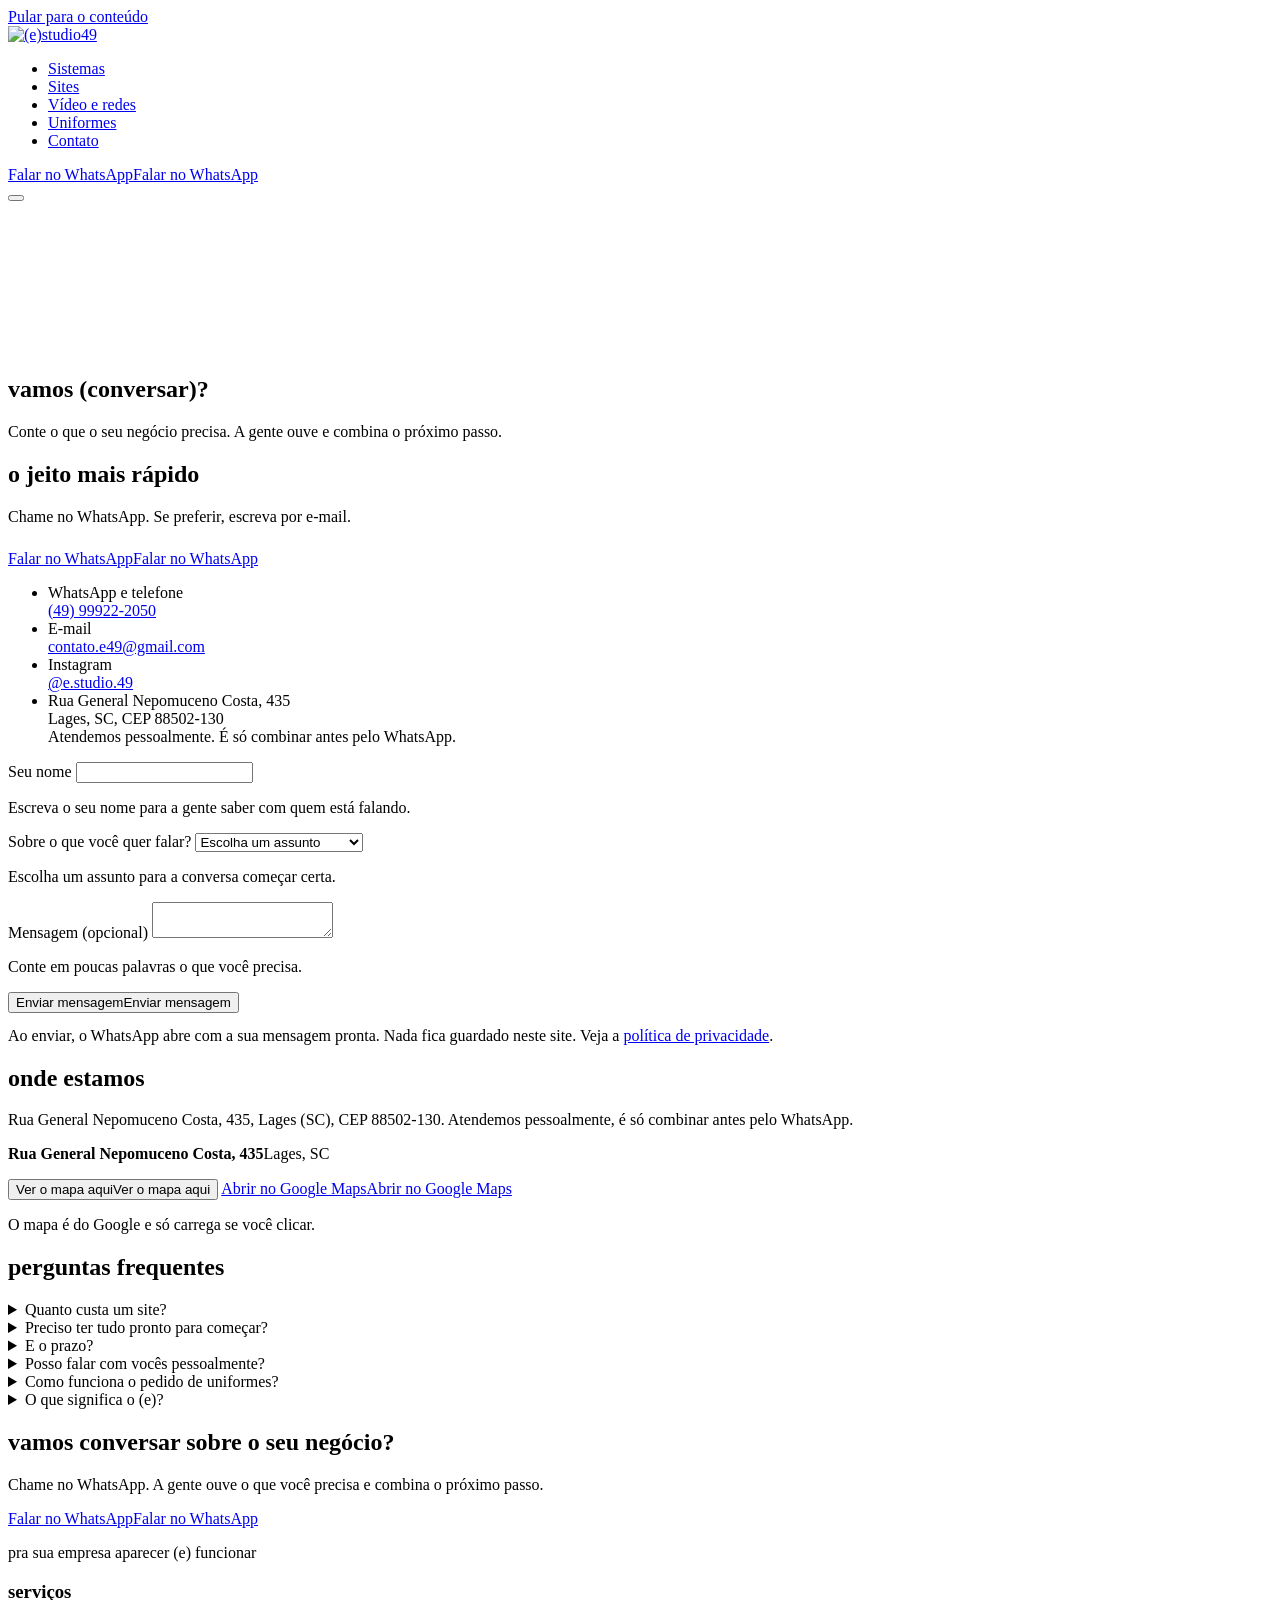
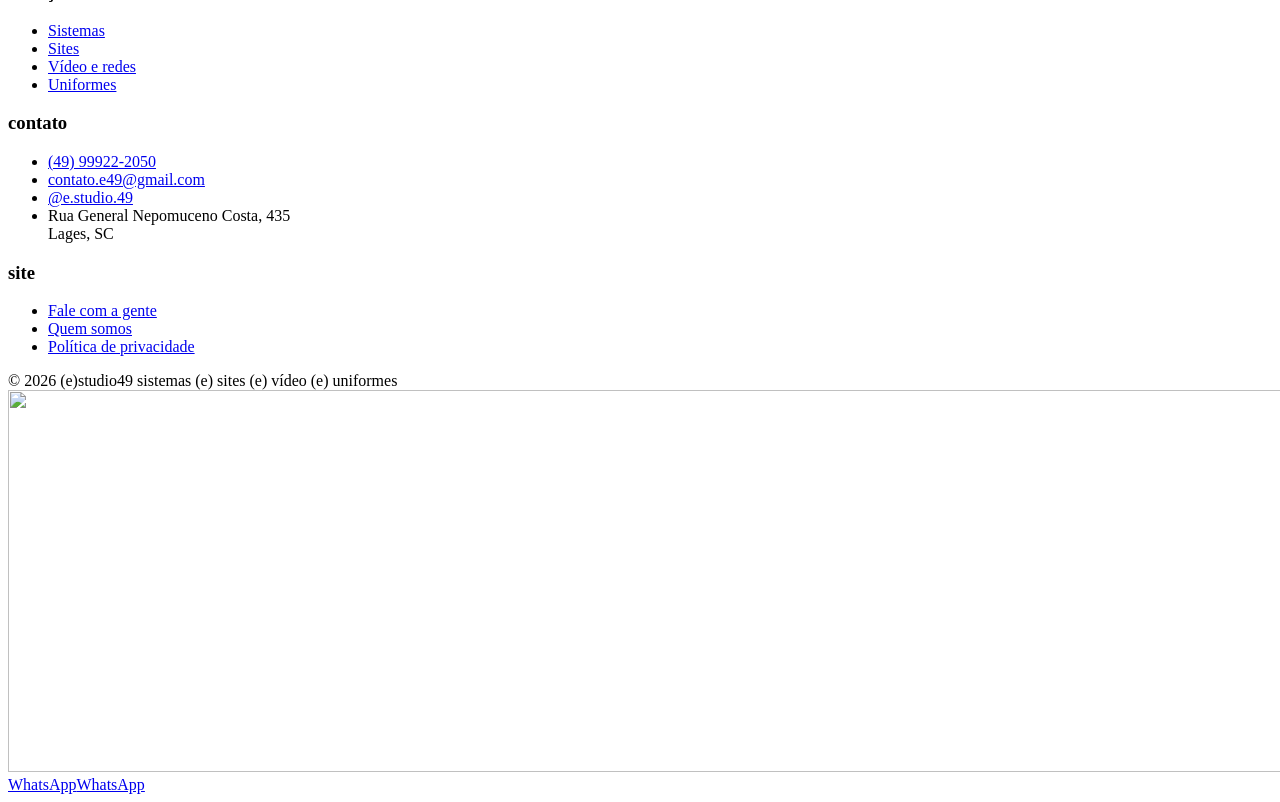
==== contato/index.html @ a1f2158d "Atualiza o site de teste (2026-11-06 18:25)" ====
<!doctype html>
<html lang="pt-BR">
<head>
<meta charset="utf-8">
<meta name="robots" content="noindex, nofollow">
<meta name="viewport" content="width=device-width, initial-scale=1">
<title>Fale com a (e)studio49 | WhatsApp, e-mail e Lages (SC)</title>
<meta name="description" content="Fale com a (e)studio49 pelo WhatsApp (49) 99922-2050 ou visite: Rua General Nepomuceno Costa, 435, Lages (SC). Atendimento combinado antes.">
<link rel="canonical" href="https://estudio49.com.br/contato/">
<meta name="theme-color" content="#1C2A3A">
<meta name="color-scheme" content="light">
<meta property="og:type" content="website">
<meta property="og:locale" content="pt_BR">
<meta property="og:site_name" content="(e)studio49">
<meta property="og:title" content="Fale com a (e)studio49 | WhatsApp, e-mail e Lages (SC)">
<meta property="og:description" content="Fale com a (e)studio49 pelo WhatsApp (49) 99922-2050 ou visite: Rua General Nepomuceno Costa, 435, Lages (SC). Atendimento combinado antes.">
<meta property="og:url" content="https://estudio49.com.br/contato/">
<meta property="og:image" content="https://estudio49.com.br/assets/og.png">
<meta property="og:image:width" content="1200">
<meta property="og:image:height" content="630">
<meta name="twitter:card" content="summary_large_image">
<link rel="icon" type="image/svg+xml" href="../assets/logo/e49-simbolo-etiqueta.svg">
<link rel="icon" type="image/png" href="../assets/e49-simbolo-etiqueta.png">
<link rel="apple-touch-icon" href="../assets/e49-simbolo-etiqueta.png">
<link rel="preload" href="../assets/fonts/unbounded-var.woff2" as="font" type="font/woff2" crossorigin>
<link rel="preload" href="../assets/fonts/figtree-var.woff2" as="font" type="font/woff2" crossorigin>
<link rel="stylesheet" href="../css/style.css">
<script>(function(){var d=document.documentElement;d.className+=' js';try{if(!matchMedia('(prefers-reduced-motion: reduce)').matches){if(sessionStorage.getItem('e49tr')){d.className+=' tr-cover'}else if(document.querySelector('meta[name=\"e49-home\"]')&&!sessionStorage.getItem('e49intro')){d.className+=' intro-cover'}}}catch(e){}})()</script>

</head>
<body>
<a class="skip" href="#main">Pular para o conteúdo</a>
<header class="header">
  <div class="hbar">
    <a class="logo" href="../" aria-label="(e)studio49, página inicial"><img src="../assets/logo/e49-horizontal-negativo.svg" alt="(e)studio49" width="124" height="32"></a>
    <nav class="nav" id="menu" aria-label="Principal">
      <ul class="nav-list">
        <li><a href="../sistemas/">Sistemas</a></li>
        <li><a href="../sites/">Sites</a></li>
        <li><a href="../video-e-fotos/">Vídeo e redes</a></li>
        <li><a href="../uniformes/">Uniformes</a></li>
        <li><a href="../contato/" aria-current="page">Contato</a></li>
      </ul>
      <a class="btn btn-main nav-cta" href="https://wa.me/5549999222050?text=Oi!%20Vim%20pelo%20site%20da%20(e)studio49%20e%20quero%20conversar%20sobre%20o%20meu%20neg%C3%B3cio." target="_blank" rel="noopener"><span class="ic ic-whatsapp" aria-hidden="true"></span>Falar no WhatsApp</a>
    </nav>
    <button class="menu-btn" type="button" aria-controls="menu" aria-expanded="false" aria-label="Abrir menu"><span class="ham" aria-hidden="true"><i></i><i></i></span></button>
  </div>
</header>
<div class="trail" aria-hidden="true"><svg xmlns="http://www.w3.org/2000/svg"><path class="t-line" d="M0 0"/></svg></div>
<main id="main">
<section class="page-hero">
  <div class="slash" aria-hidden="true"></div>
  <div class="wrap">
    <h1>vamos <span class="par">(</span>conversar<span class="par">)</span>?</h1>
    <p class="lead">Conte o que o seu negócio precisa. A gente ouve e combina o próximo passo.</p>
  </div>
</section>

<section class="sec-tight">
  <div class="wrap contact">
    <div class="rv">
      <h2 class="h-1">o jeito mais rápido</h2>
      <p class="lead" style="margin-top:16px">Chame no WhatsApp. Se preferir, escreva por e-mail.</p>
      <p style="margin-top:24px"><a class="btn btn-main" href="https://wa.me/5549999222050?text=Oi!%20Vim%20pelo%20site%20da%20(e)studio49%20e%20quero%20conversar%20sobre%20o%20meu%20neg%C3%B3cio." target="_blank" rel="noopener"><span class="ic ic-whatsapp" aria-hidden="true"></span>Falar no WhatsApp</a></p>
      <ul class="ct-list">
        <li><span class="ic ic-phone" aria-hidden="true"></span><span>WhatsApp e telefone<br><a href="https://wa.me/5549999222050?text=Oi!%20Vim%20pelo%20site%20da%20(e)studio49%20e%20quero%20conversar%20sobre%20o%20meu%20neg%C3%B3cio." target="_blank" rel="noopener">(49) 99922-2050</a></span></li>
        <li><span class="ic ic-mail" aria-hidden="true"></span><span>E-mail<br><a href="mailto:contato.e49@gmail.com">contato.e49@gmail.com</a></span></li>
        <li><span class="ic ic-instagram" aria-hidden="true"></span><span>Instagram<br><a href="https://www.instagram.com/e.studio.49/" target="_blank" rel="noopener">@e.studio.49</a></span></li>
        <li><span class="ic ic-pin" aria-hidden="true"></span><span><span class="nw">Rua General Nepomuceno Costa, 435</span><br>Lages, SC, CEP 88502-130<br>Atendemos pessoalmente. É só combinar antes pelo WhatsApp.</span></li>
      </ul>
    </div>
    <form class="form rv" id="contact-form" novalidate>
      <div class="fld">
        <label for="nome">Seu nome</label>
        <input id="nome" name="nome" type="text" autocomplete="name" required>
        <p class="err" role="alert">Escreva o seu nome para a gente saber com quem está falando.</p>
      </div>
      <div class="fld">
        <label for="assunto">Sobre o que você quer falar?</label>
        <select id="assunto" name="assunto" required>
          <option value="">Escolha um assunto</option>
          <option>Sistemas</option>
          <option>Sites</option>
          <option>Vídeo, fotos e Instagram</option>
          <option>Uniformes</option>
          <option>Outro assunto</option>
        </select>
        <p class="err" role="alert">Escolha um assunto para a conversa começar certa.</p>
      </div>
      <div class="fld">
        <label for="mensagem">Mensagem (opcional)</label>
        <textarea id="mensagem" name="mensagem"></textarea>
        <p class="hint">Conte em poucas palavras o que você precisa.</p>
      </div>
      <div>
        <button class="btn btn-main" type="submit"><span class="ic ic-whatsapp" aria-hidden="true"></span>Enviar mensagem</button>
        <p class="hint" style="margin-top:14px">Ao enviar, o WhatsApp abre com a sua mensagem pronta. Nada fica guardado neste site. Veja a <a href="../privacidade/">política de privacidade</a>.</p>
      </div>
    </form>
  </div>
</section>

<section class="sec-tight" id="mapa">
  <div class="wrap">
    <div class="sec-head rv">
      <h2 class="h-1">onde estamos</h2>
      <p class="lead">Rua General Nepomuceno Costa, 435, Lages (SC), CEP 88502-130. Atendemos pessoalmente, é só combinar antes pelo WhatsApp.</p>
    </div>
    <div class="map rv" id="map" data-src="https://www.google.com/maps?q=Rua+General+Nepomuceno+Costa,+435,+Lages+-+SC&amp;output=embed">
      <div class="map-ph">
        <span class="ic ic-pin map-pin" aria-hidden="true"></span>
        <p class="map-ad"><b>Rua General Nepomuceno Costa, 435</b>Lages, SC</p>
        <div class="map-btns">
          <button class="btn btn-main" type="button" data-map-load>Ver o mapa aqui</button>
          <a class="btn btn-ghost" href="https://www.google.com/maps/search/?api=1&amp;query=Rua+General+Nepomuceno+Costa+435+Lages+SC" target="_blank" rel="noopener">Abrir no Google Maps</a>
        </div>
        <p class="hint">O mapa é do Google e só carrega se você clicar.</p>
      </div>
    </div>
  </div>
</section>
<section class="sec">
  <div class="wrap">
    <div class="faq rv">
      <h2 class="h-1">perguntas frequentes</h2>
      <details>
        <summary>Quanto custa um site?<span class="ic ic-plus" aria-hidden="true"></span></summary>
        <div class="ans"><p>A partir de R$ 800. Cada caso é um caso: a gente entende o que você precisa e passa o valor fechado. O pagamento é em duas etapas, 50% na aprovação do briefing e 50% na entrega.</p></div>
      </details>
      <details>
        <summary>Preciso ter tudo pronto para começar?<span class="ic ic-plus" aria-hidden="true"></span></summary>
        <div class="ans"><p>Não. Você chama no WhatsApp, conta o que a empresa faz e a gente organiza junto o que falta para o projeto andar.</p></div>
      </details>
      <details>
        <summary>E o prazo?<span class="ic ic-plus" aria-hidden="true"></span></summary>
        <div class="ans"><p>O prazo é combinado com você antes de começar, de acordo com o que será feito.</p></div>
      </details>
      <details>
        <summary>Posso falar com vocês pessoalmente?<span class="ic ic-plus" aria-hidden="true"></span></summary>
        <div class="ans"><p>Pode. Atendemos pelo WhatsApp e também em Lages (SC). É só combinar antes pelo WhatsApp.</p></div>
      </details>
      <details>
        <summary>Como funciona o pedido de uniformes?<span class="ic ic-plus" aria-hidden="true"></span></summary>
        <div class="ans"><p>O pedido começa em 7 peças. Na <a href="../uniformes/">página de uniformes</a> você monta o pedido, vê o valor na hora e finaliza pelo WhatsApp. O pagamento é com sinal de 50% ou em até 3x sem juros.</p></div>
      </details>
      <details>
        <summary>O que significa o (e)?<span class="ic ic-plus" aria-hidden="true"></span></summary>
        <div class="ans"><p>É o que liga tudo: sites (e) sistemas (e) vídeo (e) redes (e) uniformes (e) o que o seu negócio precisar.</p></div>
      </details>
    </div>
  </div>
</section>
</main>
<footer class="footer band">
  <div class="wrap">
    <div class="foot-cta">
      <h2>vamos conversar sobre o seu negócio?</h2>
      <p>Chame no WhatsApp. A gente ouve o que você precisa e combina o próximo passo.</p>
      <a class="btn btn-main" href="https://wa.me/5549999222050?text=Oi!%20Vim%20pelo%20site%20da%20(e)studio49%20e%20quero%20conversar%20sobre%20o%20meu%20neg%C3%B3cio." target="_blank" rel="noopener"><span class="ic ic-whatsapp" aria-hidden="true"></span>Falar no WhatsApp</a>
    </div>
    <div class="foot-grid">
      <div>
        <p class="sig">pra sua empresa aparecer <span class="par">(e)</span> funcionar</p>
      </div>
      <div>
        <h3>serviços</h3>
        <ul>
          <li><a href="../sistemas/">Sistemas</a></li>
          <li><a href="../sites/">Sites</a></li>
          <li><a href="../video-e-fotos/">Vídeo e redes</a></li>
          <li><a href="../uniformes/">Uniformes</a></li>
        </ul>
      </div>
      <div>
        <h3>contato</h3>
        <ul class="foot-ct">
          <li><span class="ic ic-phone" aria-hidden="true"></span><a href="https://wa.me/5549999222050?text=Oi!%20Vim%20pelo%20site%20da%20(e)studio49%20e%20quero%20conversar%20sobre%20o%20meu%20neg%C3%B3cio." target="_blank" rel="noopener">(49) 99922-2050</a></li>
          <li><span class="ic ic-mail" aria-hidden="true"></span><a href="mailto:contato.e49@gmail.com">contato.e49@gmail.com</a></li>
          <li><span class="ic ic-instagram" aria-hidden="true"></span><a href="https://www.instagram.com/e.studio.49/" target="_blank" rel="noopener">@e.studio.49</a></li>
          <li><span class="ic ic-pin" aria-hidden="true"></span><span><span class="nw">Rua General Nepomuceno Costa, 435</span><br>Lages, SC</span></li>
        </ul>
      </div>
      <div>
        <h3>site</h3>
        <ul>
          <li><a href="../contato/">Fale com a gente</a></li>
          <li><a href="../quem-somos/">Quem somos</a></li>
          <li><a href="../privacidade/">Política de privacidade</a></li>
        </ul>
      </div>
    </div>
    <div class="foot-end">
      <span>&copy; 2026 (e)studio49</span>
      <span>sistemas (e) sites (e) vídeo (e) uniformes</span>
    </div>
  </div>
  <div class="foot-logo" aria-hidden="true"><div class="crop"><img src="../assets/logo/e49-horizontal-negativo.svg" alt="" width="1480" height="382"></div></div>
</footer>
<a class="btn btn-main fab" href="https://wa.me/5549999222050?text=Oi!%20Vim%20pelo%20site%20da%20(e)studio49%20e%20quero%20conversar%20sobre%20o%20meu%20neg%C3%B3cio." target="_blank" rel="noopener" aria-label="Falar no WhatsApp"><span class="ic ic-whatsapp" aria-hidden="true"></span>WhatsApp</a>
<script src="../js/edits.js"></script>
<script src="../js/fx.js" defer></script>
<script src="../js/main.js" defer></script>
</body>
</html>
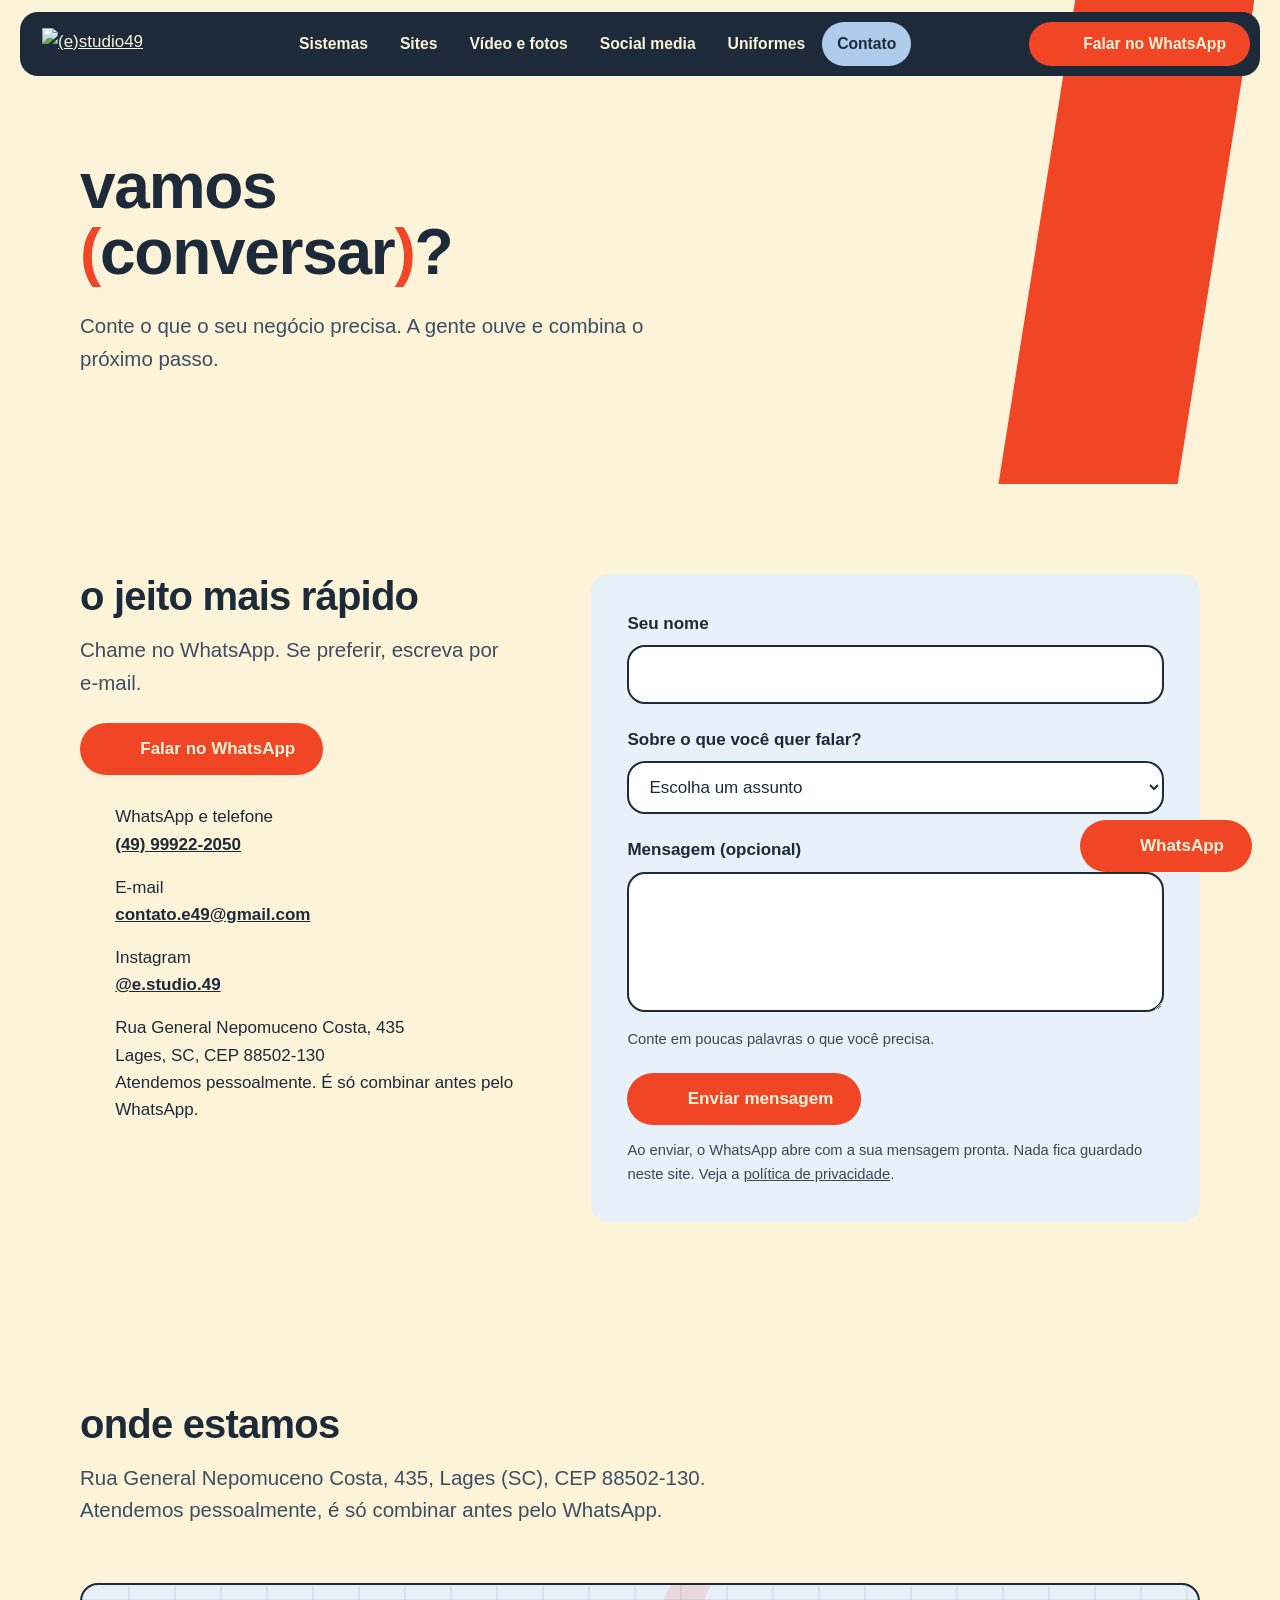
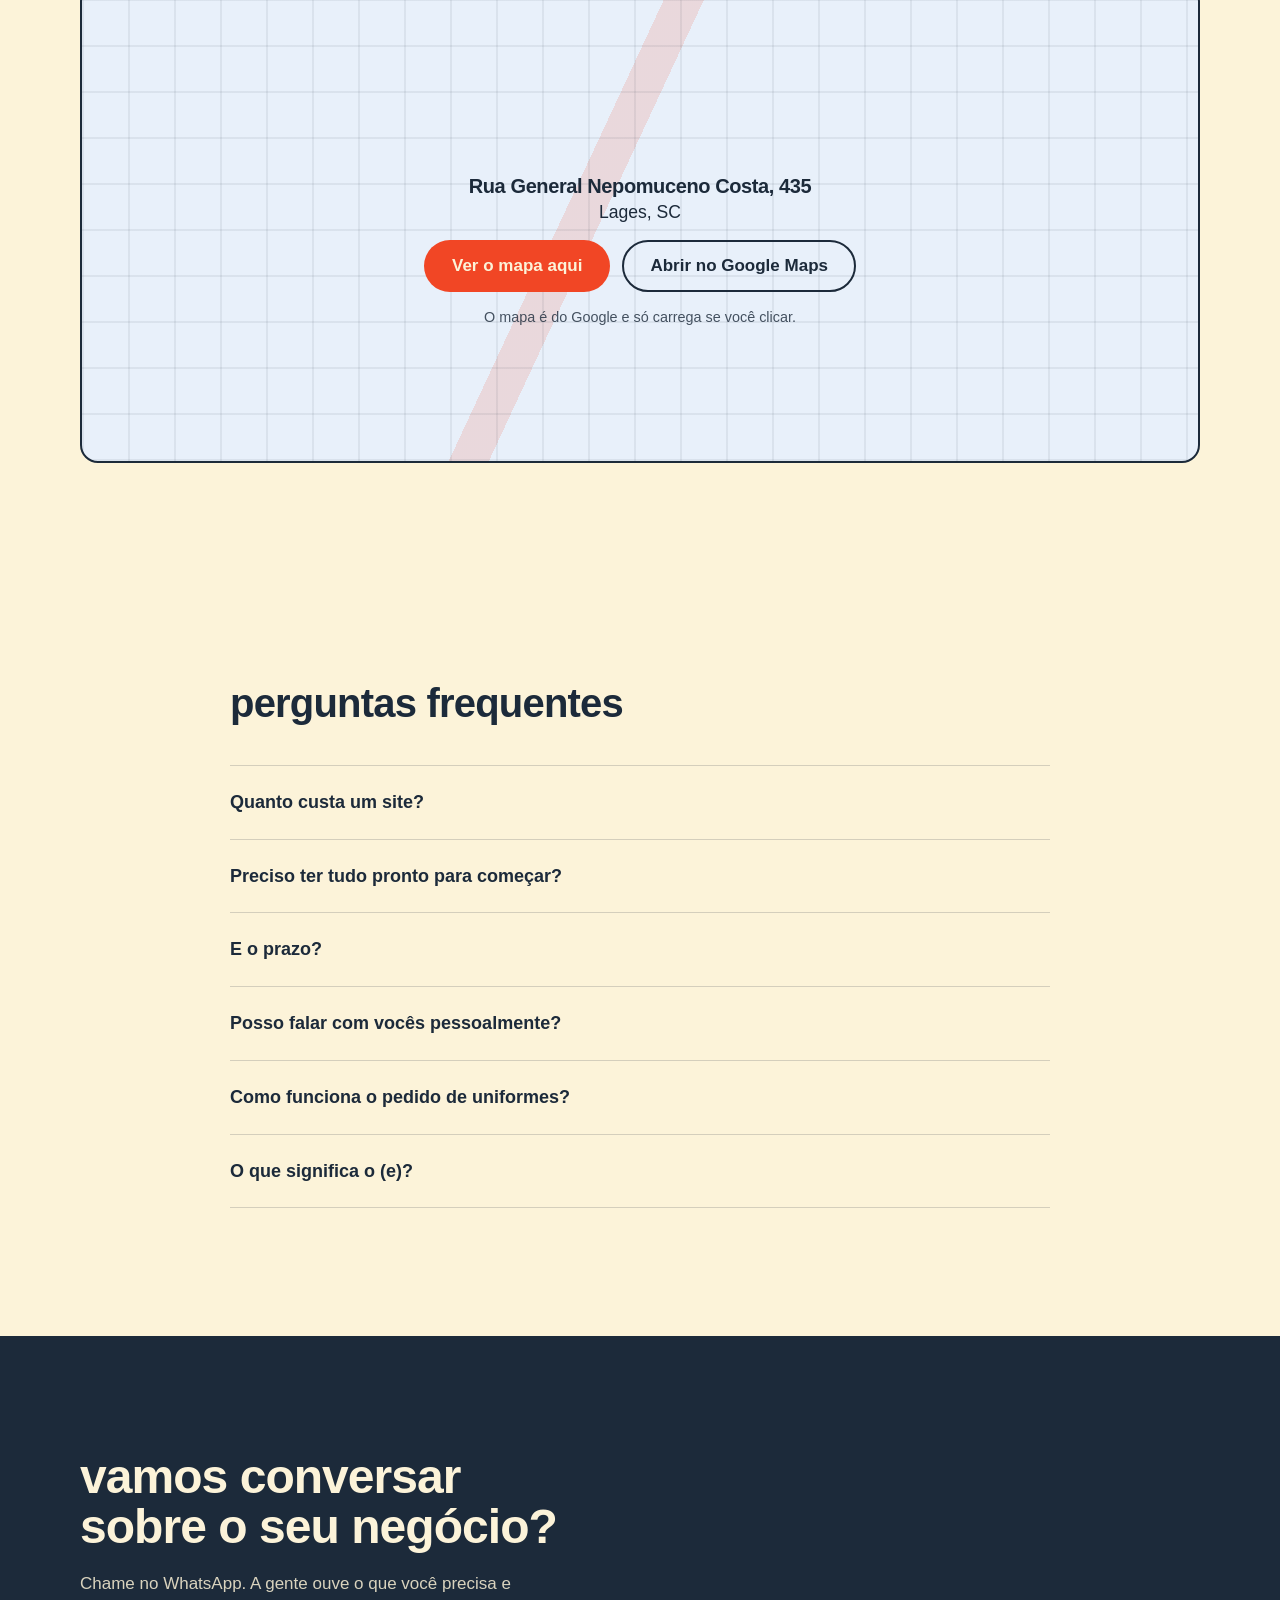
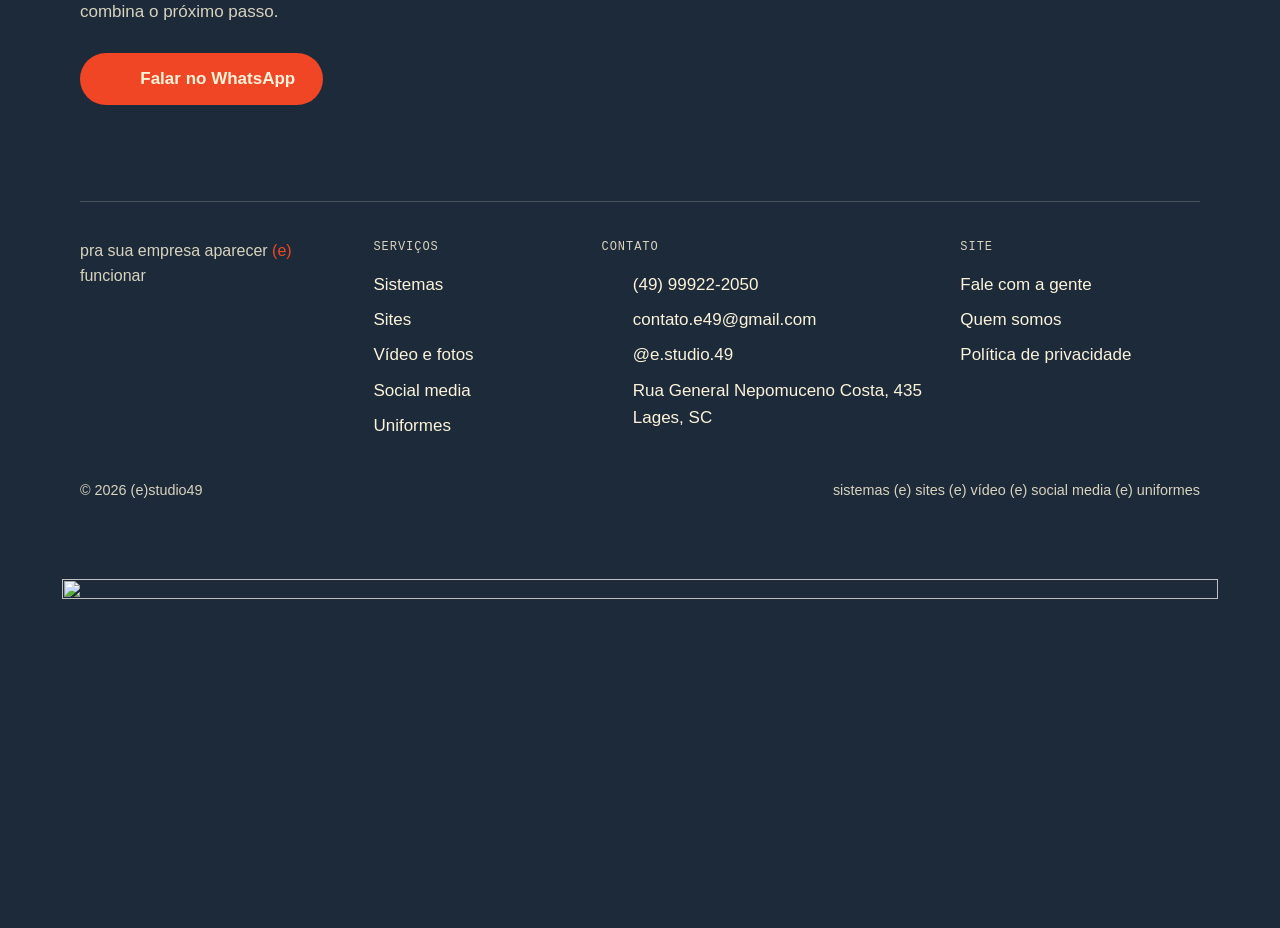
==== commit 5691520a: "Atualiza o site de teste (2026-11-09 18:49)" ====
--- a/contato/index.html
+++ b/contato/index.html
@@ -37,7 +37,8 @@
       <ul class="nav-list">
         <li><a href="../sistemas/">Sistemas</a></li>
         <li><a href="../sites/">Sites</a></li>
-        <li><a href="../video-e-fotos/">Vídeo e redes</a></li>
+        <li><a href="../video-e-fotos/">Vídeo e fotos</a></li>
+        <li><a href="../social-media/">Social media</a></li>
         <li><a href="../uniformes/">Uniformes</a></li>
         <li><a href="../contato/" aria-current="page">Contato</a></li>
       </ul>
@@ -81,7 +82,8 @@
           <option value="">Escolha um assunto</option>
           <option>Sistemas</option>
           <option>Sites</option>
-          <option>Vídeo, fotos e Instagram</option>
+          <option>Vídeo e fotos</option>
+          <option>Social media e anúncios</option>
           <option>Uniformes</option>
           <option>Outro assunto</option>
         </select>
@@ -167,7 +169,8 @@
         <ul>
           <li><a href="../sistemas/">Sistemas</a></li>
           <li><a href="../sites/">Sites</a></li>
-          <li><a href="../video-e-fotos/">Vídeo e redes</a></li>
+          <li><a href="../video-e-fotos/">Vídeo e fotos</a></li>
+          <li><a href="../social-media/">Social media</a></li>
           <li><a href="../uniformes/">Uniformes</a></li>
         </ul>
       </div>
@@ -191,7 +194,7 @@
     </div>
     <div class="foot-end">
       <span>&copy; 2026 (e)studio49</span>
-      <span>sistemas (e) sites (e) vídeo (e) uniformes</span>
+      <span>sistemas (e) sites (e) vídeo (e) social media (e) uniformes</span>
     </div>
   </div>
   <div class="foot-logo" aria-hidden="true"><div class="crop"><img src="../assets/logo/e49-horizontal-negativo.svg" alt="" width="1480" height="382"></div></div>
--- a/css/style.css
+++ b/css/style.css
@@ -0,0 +1,615 @@
+/* (e)studio49 - site institucional. Fonte da verdade: context/brandbook-e49.md.
+   Formas: botões e tags em pílula; cartões, campos e painéis com raio 18px. Uma regra só, em todo o site. */
+
+@font-face { font-family: "Unbounded"; font-style: normal; font-weight: 600 800; font-display: swap; src: url("../assets/fonts/unbounded-var.woff2") format("woff2"); }
+@font-face { font-family: "Figtree"; font-style: normal; font-weight: 400 700; font-display: swap; src: url("../assets/fonts/figtree-var.woff2") format("woff2"); }
+@font-face { font-family: "DM Mono"; font-style: normal; font-weight: 400; font-display: swap; src: url("../assets/fonts/dmmono-400.woff2") format("woff2"); }
+@font-face { font-family: "DM Mono"; font-style: normal; font-weight: 500; font-display: swap; src: url("../assets/fonts/dmmono-500.woff2") format("woff2"); }
+
+:root {
+  --e49-nata: #FCF3D9;
+  --e49-brasa: #F14625;
+  --e49-brasa-escura: #C93A1B;
+  --e49-serra: #1C2A3A;
+  --e49-serra-profunda: #151E2A;
+  --e49-geada: #AFCCED;
+  --e49-geada-clara: #E8F0FA;
+  --e49-titulo: "Unbounded", "Arial Black", sans-serif;
+  --e49-texto: "Figtree", "Segoe UI", sans-serif;
+  --e49-apoio: "DM Mono", ui-monospace, monospace;
+  --e49-raio: 18px;
+  --e49-raio-pill: 999px;
+
+  --bg: var(--e49-nata);
+  --fg: var(--e49-serra);
+  --muted: #3E4E60;
+  --line: rgba(28, 42, 58, .18);
+  --surface: var(--e49-geada-clara);
+  --link: var(--e49-brasa-escura);
+  --on-band-muted: #D9D3BE;
+
+  --header-h: 76px;
+  --maxw: 1200px;
+  --gutter: clamp(16px, 4vw, 40px);
+  --ease: cubic-bezier(.16, 1, .3, 1);
+  --spring: cubic-bezier(.34, 1.56, .64, 1);
+}
+
+*, *::before, *::after { box-sizing: border-box; }
+html { -webkit-text-size-adjust: 100%; scroll-behavior: smooth; scroll-padding-top: calc(var(--header-h) + 16px); color-scheme: light; }
+html.menu-open { overflow: hidden; }
+body { margin: 0; background: var(--bg); color: var(--fg); font-family: var(--e49-texto); font-size: 1.0625rem; line-height: 1.6; -webkit-font-smoothing: antialiased; text-rendering: optimizeLegibility; overflow-x: clip; }
+img, svg { display: block; max-width: 100%; }
+a { color: inherit; }
+p { margin: 0 0 1em; }
+h1, h2, h3 { margin: 0; font-family: var(--e49-titulo); text-transform: lowercase; letter-spacing: -.02em; }
+ul { margin: 0; padding: 0; list-style: none; }
+:focus-visible { outline: 3px solid var(--fg); outline-offset: 3px; border-radius: 6px; }
+.band :focus-visible, .header :focus-visible { outline-color: var(--e49-nata); }
+.skip { position: absolute; left: -999px; top: 8px; z-index: 80; background: var(--e49-nata); color: var(--e49-serra); padding: 10px 16px; border-radius: var(--e49-raio-pill); }
+.skip:focus { left: 8px; }
+.wrap { width: 100%; max-width: var(--maxw); margin-inline: auto; padding-inline: var(--gutter); }
+.sr { position: absolute; width: 1px; height: 1px; overflow: hidden; clip: rect(0 0 0 0); white-space: nowrap; }
+
+/* ícones (Phosphor) colorizados por currentColor */
+.ic { display: inline-block; width: 1.25em; height: 1.25em; background: currentColor; -webkit-mask: var(--i) center / contain no-repeat; mask: var(--i) center / contain no-repeat; flex: none; }
+.ic-whatsapp { --i: url("../assets/icons/whatsapp.svg"); }
+.ic-arrow { --i: url("../assets/icons/arrow.svg"); }
+.ic-check { --i: url("../assets/icons/check.svg"); }
+.ic-plus { --i: url("../assets/icons/plus.svg"); }
+.ic-minus { --i: url("../assets/icons/minus.svg"); }
+.ic-mail { --i: url("../assets/icons/mail.svg"); }
+.ic-pin { --i: url("../assets/icons/pin.svg"); }
+.ic-phone { --i: url("../assets/icons/phone.svg"); }
+.ic-play { --i: url("../assets/icons/play.svg"); }
+.ic-instagram { --i: url("../assets/icons/instagram.svg"); }
+
+/* botões: etiqueta em pílula, com o texto girando no hover */
+.btn { display: inline-flex; align-items: center; justify-content: center; gap: .6em; white-space: nowrap; min-height: 52px; padding: 0 26px; border-radius: var(--e49-raio-pill); border: 2px solid transparent; font-family: var(--e49-texto); font-weight: 700; font-size: 1.0625rem; text-decoration: none; cursor: pointer; transition: transform .3s var(--ease), background-color .25s, color .25s, border-color .25s; }
+.btn:active { transform: translateY(1px) scale(.97); }
+.btn .ic { width: 1.3em; height: 1.3em; }
+.btn .bt { position: relative; display: inline-block; overflow: hidden; height: 1.3em; line-height: 1.3; }
+.btn .bt > span { display: block; transition: transform .5s var(--ease); }
+.btn .bt > span + span { position: absolute; left: 0; top: 100%; }
+.btn:hover .bt > span { transform: translateY(-100%); }
+.btn-main { background: var(--e49-brasa); color: var(--e49-nata); }
+.btn-main:hover { background: var(--e49-brasa-escura); }
+.btn-ghost { border-color: currentColor; background: transparent; color: inherit; }
+.btn-ghost:hover { background: var(--fg); color: var(--bg); border-color: var(--fg); }
+.band .btn-ghost:hover { background: var(--e49-nata); color: var(--e49-serra); border-color: var(--e49-nata); }
+
+.tag { display: inline-block; font-family: var(--e49-apoio); font-weight: 500; font-size: .75rem; letter-spacing: .08em; text-transform: uppercase; padding: 6px 12px; border-radius: var(--e49-raio-pill); border: 1px solid currentColor; }
+.par { color: var(--e49-brasa); font-style: normal; }
+.hl { color: var(--e49-brasa); }
+.page-hero .hl { color: var(--e49-brasa-escura); }
+
+/* menu flutuante em Serra */
+.header { position: fixed; top: 12px; left: 12px; right: 12px; z-index: 60; transition: transform .55s var(--ease); }
+.header.is-hidden { transform: translateY(calc(-100% - 90px)); }
+html.menu-open .header { transform: none; }
+.hbar { position: relative; max-width: 1240px; margin-inline: auto; height: 64px; display: grid; grid-template-columns: auto 1fr auto; align-items: center; gap: 16px; padding: 0 10px 0 22px; background: var(--e49-serra); color: var(--e49-nata); border-radius: var(--e49-raio); }
+.logo { display: block; flex: none; position: relative; z-index: 3; }
+.logo img { height: 32px; width: auto; }
+.nav { display: contents; }
+.nav-list { display: flex; justify-content: center; gap: 2px; }
+.nav-list a { display: block; text-decoration: none; font-weight: 600; font-size: .98rem; padding: 9px 15px; border-radius: var(--e49-raio-pill); white-space: nowrap; transition: background-color .25s, color .25s; }
+.nav-list a:hover { background: rgba(252, 243, 217, .12); }
+.nav-list a[aria-current="page"] { background: var(--e49-geada); color: var(--e49-serra); }
+.nav-cta { min-height: 44px; padding: 0 22px; font-size: .98rem; }
+.menu-btn { display: none; position: relative; z-index: 3; width: 52px; height: 52px; border: 0; background: none; color: inherit; border-radius: var(--e49-raio-pill); cursor: pointer; align-items: center; justify-content: center; }
+.ham { display: grid; gap: 8px; width: 32px; }
+.ham i { display: block; height: 2px; background: currentColor; transition: transform .45s var(--ease); }
+html.menu-open .ham i:first-child { transform: translateY(5px) rotate(45deg); }
+html.menu-open .ham i:last-child { transform: translateY(-5px) rotate(-45deg); }
+
+@media (max-width: 1099px) {
+  .hbar { grid-template-columns: 1fr auto; }
+  .menu-btn { display: inline-flex; }
+  .nav { display: flex; position: fixed; inset: 0; z-index: 2; flex-direction: column; justify-content: center; gap: 28px; padding: 96px var(--gutter) 40px; background: var(--e49-serra); clip-path: inset(0 0 100% 0); visibility: hidden; transition: clip-path .7s var(--ease), visibility 0s .7s; }
+  html.menu-open .nav { clip-path: inset(0); visibility: visible; transition-delay: 0s; }
+  .nav-list { flex-direction: column; gap: 6px; justify-content: flex-start; }
+  .nav-list a { font-family: var(--e49-titulo); text-transform: lowercase; font-weight: 700; font-size: clamp(1.8rem, 8vw, 2.6rem); letter-spacing: -.03em; padding: 6px 0; border-radius: 0; opacity: 0; transform: translateY(24px); transition: opacity .5s, transform .6s var(--ease), color .25s; }
+  .nav-list a:hover { background: none; color: var(--e49-brasa); }
+  .nav-list a[aria-current="page"] { background: none; color: var(--e49-geada); }
+  html.menu-open .nav-list a { opacity: 1; transform: none; }
+  html.menu-open .nav-list li:nth-child(1) a { transition-delay: .15s; }
+  html.menu-open .nav-list li:nth-child(2) a { transition-delay: .2s; }
+  html.menu-open .nav-list li:nth-child(3) a { transition-delay: .25s; }
+  html.menu-open .nav-list li:nth-child(4) a { transition-delay: .3s; }
+  html.menu-open .nav-list li:nth-child(5) a { transition-delay: .35s; }
+  .nav-cta { align-self: flex-start; min-height: 52px; padding: 0 26px; font-size: 1.0625rem; }
+}
+
+/* botão fixo de WhatsApp */
+.fab { position: fixed; right: clamp(14px, 3vw, 28px); bottom: clamp(14px, 3vw, 28px); z-index: 40; transition: opacity .3s, translate .4s var(--ease), transform .3s var(--ease), background-color .25s; }
+.fab.is-off { opacity: 0; translate: 0 24px; pointer-events: none; }
+
+/* seções */
+.band { background: var(--e49-serra); color: var(--e49-nata); }
+.sec { padding-block: clamp(72px, 10vw, 140px); }
+.sec-tight { padding-block: clamp(56px, 7vw, 96px); }
+.lead { font-size: clamp(1.125rem, 1.6vw, 1.3125rem); max-width: 56ch; color: var(--muted); }
+.h-1 { font-size: clamp(1.75rem, 3.4vw, 2.5rem); line-height: 1.1; font-weight: 700; }
+.h-2 { font-size: clamp(1.25rem, 2vw, 1.5rem); line-height: 1.2; font-weight: 600; }
+.sec-head { max-width: 760px; margin-bottom: clamp(32px, 5vw, 56px); }
+.sec-head p { margin: 16px 0 0; }
+
+/* hero */
+.hero { position: relative; overflow: hidden; padding: calc(var(--header-h) + clamp(28px, 5vw, 64px)) 0 clamp(40px, 5vw, 72px); }
+.hero .wrap { position: relative; display: grid; grid-template-columns: repeat(12, 1fr); column-gap: 24px; row-gap: 28px; align-items: center; }
+.hero h1 { grid-column: 1 / span 6; grid-row: 1; align-self: end; font-size: clamp(2.1rem, 3.5vw, 3.05rem); line-height: 1.04; font-weight: 800; }
+.hero h1 .l { display: block; }
+.hero-body { grid-column: 1 / span 6; grid-row: 2; align-self: start; }
+.hero-body p { font-size: clamp(1.125rem, 1.5vw, 1.25rem); color: var(--muted); max-width: 40ch; margin-bottom: 28px; }
+.cta-row { display: flex; flex-wrap: wrap; gap: 12px; }
+.hero .stage { grid-column: 7 / span 6; grid-row: 1 / span 2; margin-right: 0; padding-bottom: 6%; }
+/* hero: o estúdio no centro e as soluções em volta */
+.orbit { position: relative; width: min(100%, 540px); aspect-ratio: 1; margin-inline: auto; --px: 0; --py: 0; }
+.orbit::before, .orbit::after { content: ""; position: absolute; border-radius: 50%; border: 2px solid var(--fg); }
+.orbit::before { inset: 6%; opacity: .12; }
+.orbit::after { inset: 22%; opacity: .22; border-style: dashed; animation: spin 80s linear infinite; }
+@keyframes spin { to { transform: rotate(360deg); } }
+.o-core { position: absolute; left: 50%; top: 50%; width: 34%; rotate: -6deg; translate: calc(-50% + var(--px) * -10px) calc(-50% + var(--py) * -8px); transition: translate .6s var(--ease); z-index: 1; }
+.o-core img { width: 100%; height: auto; border-radius: 22%; }
+.o-pill { position: absolute; z-index: 2; display: inline-flex; align-items: center; padding: .62em 1.3em; border-radius: var(--e49-raio-pill); font-family: var(--e49-titulo); font-weight: 700; font-size: clamp(.95rem, 1.45vw, 1.2rem); letter-spacing: -.02em; text-transform: lowercase; text-decoration: none; white-space: nowrap; rotate: var(--rot, 0deg); translate: calc(var(--px) * var(--mx, 12) * 1px) calc(var(--py) * var(--my, 10) * 1px); transition: translate .6s var(--ease), scale .35s var(--ease), background-color .25s, color .25s; animation: float var(--dur, 7s) ease-in-out infinite alternate; }
+.o-pill:hover { scale: 1.07; }
+@keyframes float { from { transform: translateY(-6px); } to { transform: translateY(9px); } }
+.o-1 { left: 1%; top: 20%; background: var(--e49-serra); color: var(--e49-nata); --rot: -7deg; --dur: 7s; --mx: -14; font-size: clamp(1.1rem, 1.9vw, 1.5rem); }
+.o-2 { right: 0; top: 12%; background: var(--e49-brasa-escura); color: var(--e49-nata); --rot: 6deg; --dur: 8s; --my: 16; }
+.o-3 { left: -2%; top: 62%; background: var(--e49-geada); color: var(--e49-serra); --rot: 5deg; --dur: 6.5s; --mx: -18; }
+.o-4 { right: 3%; top: 57%; background: var(--e49-nata); color: var(--e49-serra); border: 2px solid var(--e49-serra); --rot: -5deg; --dur: 7.5s; --my: -14; }
+.o-5 { left: 31%; top: 85%; background: var(--e49-geada-clara); color: var(--e49-serra); border: 2px solid var(--e49-serra); --rot: 3deg; --dur: 9s; }
+.hero .orbit { grid-column: 7 / span 6; grid-row: 1 / span 2; }
+@media (max-width: 899px) { .hero .orbit { grid-column: 1; grid-row: auto; margin: 28px auto 8px; } }
+@media (prefers-reduced-motion: reduce) { .orbit::after, .o-pill { animation: none; } }
+.slash { position: absolute; z-index: 0; background: var(--e49-brasa); clip-path: polygon(30% 0, 100% 0, 70% 100%, 0 100%); pointer-events: none; }
+.hero .slash { right: 3%; top: 0; width: 20%; height: 100%; }
+.hero .wrap > * { position: relative; z-index: 1; }
+@media (max-width: 899px) {
+  .hero .wrap { grid-template-columns: 1fr; }
+  .hero h1, .hero-body, .hero .stage { grid-column: 1; grid-row: auto; }
+  .hero .stage { margin: 28px 0 9%; }
+  .hero .slash { width: 34%; right: -4%; top: 0; bottom: auto; height: 100%; }
+  /* no celular o site abre direto no banner: ícone animado e as soluções (o título fica só para leitores de tela) */
+  .hero h1 { position: absolute; width: 1px; height: 1px; margin: 0; overflow: hidden; clip: rect(0 0 0 0); white-space: nowrap; }
+  .hero-body { display: none; }
+  .hero .orbit { margin: 6px auto 0; }
+}
+
+/* aparelhos: molduras em CSS, telas em JPEG */
+.stage { position: relative; width: 100%; max-width: 760px; margin-inline: auto; --px: 0; --py: 0; }
+.mac { position: relative; transition: transform .6s var(--ease); transform: translate3d(calc(var(--px) * -9px), calc(var(--py) * -7px), 0); }
+.mac-lid { position: relative; background: #0b0c0f; border-radius: 2.4% 2.4% .5% .5% / 3.8% 3.8% .9% .9%; padding: 1.8% 1.8% 2.2%; }
+.mac-lid::before { content: ""; position: absolute; top: .85%; left: 50%; width: 1%; aspect-ratio: 1; transform: translateX(-50%); border-radius: 50%; background: #1b1d23; }
+.mac-screen { position: relative; aspect-ratio: 16 / 10; overflow: hidden; border-radius: .6% / 1%; background: #fff; }
+.mac-base { position: relative; width: 112%; margin-left: -6%; aspect-ratio: 112 / 3.2; background: linear-gradient(180deg, #f1f2f5 0%, #cfd2d8 40%, #9da1aa 100%); border-radius: 0 0 4% 4% / 0 0 100% 100%; }
+.mac-base::before { content: ""; position: absolute; left: 50%; top: 0; width: 16%; height: 42%; transform: translateX(-50%); background: linear-gradient(180deg, #aeb2ba, #c8cbd2); border-radius: 0 0 999px 999px / 0 0 100% 100%; }
+.phone-wrap { position: absolute; right: 0; bottom: -3%; width: 24%; transition: transform .6s var(--ease); transform: translate3d(calc(var(--px) * 15px), calc(var(--py) * 11px), 0); }
+.phone { position: relative; aspect-ratio: 9 / 19; background: #0b0c0f; border-radius: 15% / 7%; padding: 3.4%; }
+.phone-screen { position: relative; width: 100%; height: 100%; overflow: hidden; border-radius: 12% / 5.5%; background: #fff; }
+.phone-screen::before { content: ""; position: absolute; z-index: 2; top: 2.2%; left: 50%; width: 30%; height: 3%; transform: translateX(-50%); border-radius: 99px; background: #0b0c0f; }
+.screen { position: absolute; inset: 0; opacity: 0; transition: opacity .7s ease; }
+.screen.on { opacity: 1; }
+.shot { display: block; width: 100%; height: auto; will-change: transform; }
+.phone .shot { --shift: .61; }
+.screen.on .shot { animation: browse 26s ease-in-out infinite alternate; }
+.phone .screen.on .shot { animation-duration: 30s; animation-delay: -6s; }
+.is-paused .shot { animation-play-state: paused !important; }
+@keyframes browse { 0%, 10% { transform: translateY(0); } 90%, 100% { transform: translateY(calc(var(--shift) * -100%)); } }
+.shot-static { display: block; width: 100%; height: auto; transform: translateY(calc(var(--off, 0) * -1%)); }
+.chip { position: absolute; z-index: 3; padding: 9px 16px; border-radius: var(--e49-raio-pill); background: var(--e49-geada); color: var(--e49-serra); font-weight: 700; font-size: .92rem; white-space: nowrap; transition: transform .6s var(--ease); }
+.chip.c1 { left: 3%; top: -5%; transform: translate3d(calc(var(--px) * 20px), calc(var(--py) * 14px), 0); }
+.chip.c2 { left: 6%; bottom: 8%; transform: translate3d(calc(var(--px) * 26px), calc(var(--py) * 18px), 0); }
+.chip.c3 { right: 24%; top: -5%; background: var(--e49-serra); color: var(--e49-nata); transform: translate3d(calc(var(--px) * 14px), calc(var(--py) * 20px), 0); }
+@media (max-width: 899px) {
+  .chip { font-size: .8rem; padding: 7px 12px; }
+  .chip.c3 { display: none; }
+  .phone-wrap { right: 0; bottom: -2%; width: 26%; }
+}
+
+/* texto grande com adesivos */
+.statement { padding-block: clamp(72px, 10vw, 150px) clamp(48px, 6vw, 90px); }
+.display { font-size: clamp(2.4rem, 7.2vw, 6.4rem); line-height: .98; letter-spacing: -.05em; font-weight: 800; text-transform: lowercase; }
+.display .row { display: flex; flex-wrap: wrap; align-items: center; column-gap: .22em; }
+.display .wd { display: inline-block; overflow: hidden; padding-bottom: .14em; margin-bottom: -.14em; }
+.display .wd > span { display: inline-block; }
+.display .hl { color: var(--e49-brasa); }
+.stk { display: inline-flex; align-items: center; justify-content: center; rotate: var(--r, 0deg); }
+.stk-tile img { width: .92em; height: auto; border-radius: .18em; }
+.stk-pill { background: var(--e49-brasa); color: var(--e49-nata); border-radius: var(--e49-raio-pill); padding: .02em .36em .1em; font-size: .78em; line-height: 1.1; letter-spacing: -.04em; }
+.statement .sub { max-width: 54ch; margin-top: clamp(28px, 4vw, 48px); }
+.diffs { display: grid; grid-template-columns: repeat(3, 1fr); gap: clamp(24px, 4vw, 64px); margin-top: clamp(48px, 7vw, 96px); }
+.diffs li { border-top: 2px solid var(--fg); padding-top: 20px; }
+.diffs h3 { margin-bottom: 10px; }
+.diffs p { margin: 0; color: var(--muted); max-width: 38ch; }
+@media (max-width: 719px) { .diffs { grid-template-columns: 1fr; gap: 28px; } }
+
+/* serviços: cartões que correm na horizontal ao rolar */
+.hs { position: relative; }
+.hs-sticky { padding: clamp(40px, 6vw, 96px) 0; }
+.hs-head { margin-bottom: clamp(24px, 3vw, 40px); }
+.hs-track { display: flex; gap: clamp(16px, 2vw, 28px); width: auto; overflow-x: auto; scroll-snap-type: x mandatory; padding: 28px max(var(--gutter), calc((100% - var(--maxw)) / 2 + var(--gutter))); scrollbar-width: none; }
+.hs-track::-webkit-scrollbar { display: none; }
+.hs-card { flex: none; scroll-snap-align: center; position: relative; display: flex; flex-direction: column; gap: 22px; width: clamp(290px, 31vw, 440px); min-height: clamp(420px, 60dvh, 540px); padding: clamp(24px, 2.4vw, 36px); border-radius: var(--e49-raio); text-decoration: none; overflow: hidden; rotate: var(--rot, 0deg); translate: 0 var(--dy, 0); transition: rotate .6s var(--ease), translate .6s var(--ease); }
+.hs-card:hover { rotate: 0deg; translate: 0 -8px; }
+.hs-card h3 { font-size: clamp(1.4rem, 2.2vw, 1.9rem); line-height: 1.1; font-weight: 700; max-width: 14ch; }
+.hs-card p { margin: 10px 0 0; max-width: 32ch; }
+.hs-card .foot { display: flex; justify-content: space-between; align-items: center; gap: 12px; margin-top: auto; flex-wrap: wrap; }
+.hs-card .go { display: inline-flex; align-items: center; gap: 8px; font-weight: 700; }
+.hs-card .go .ic { transition: transform .35s var(--ease); }
+.hs-card:hover .go .ic { transform: translate(3px, -3px); }
+.hs-card .price { font-family: var(--e49-apoio); font-weight: 500; font-size: .9rem; }
+.hs-1 { width: clamp(320px, 42vw, 600px); background: var(--e49-serra); color: var(--e49-nata); --rot: -1.4deg; }
+.hs-1 p { color: var(--on-band-muted); }
+.hs-1 h3 { font-size: clamp(1.7rem, 3vw, 2.5rem); }
+.hs-2 { background: var(--e49-brasa); color: var(--e49-nata); --rot: 1.2deg; --dy: 22px; }
+.hs-2 p, .hs-2 .go, .hs-2 .price { font-size: 1.1875rem; font-weight: 700; }
+.hs-3 { background: var(--e49-geada); color: var(--e49-serra); --rot: -1deg; }
+.hs-3 p { color: #2C3C4E; }
+.hs-4 { border: 2px solid var(--fg); color: var(--fg); --rot: 1.5deg; --dy: 18px; }
+.hs-4 p { color: var(--muted); }
+.art { flex: 1; display: flex; align-items: center; min-height: 0; }
+.art-pills { display: flex; flex-wrap: wrap; gap: 10px; }
+.art-pills li { display: inline-flex; align-items: center; gap: 8px; padding: 9px 16px; border-radius: var(--e49-raio-pill); border: 1.5px solid rgba(252, 243, 217, .4); font-weight: 600; }
+.art-pills .ic { color: var(--e49-brasa); width: 1.1em; height: 1.1em; }
+.art-browser { width: 100%; border-radius: 12px; overflow: hidden; background: var(--e49-nata); }
+.art-browser::before { content: ""; display: block; height: 14px; background: var(--e49-nata); border-bottom: 1px solid rgba(28, 42, 58, .15); }
+.art-browser img { width: 100%; height: auto; aspect-ratio: 16 / 9; object-fit: cover; object-position: top; }
+.art-media { display: grid; gap: 18px; width: 100%; }
+.art-play { width: 96px; height: 96px; border-radius: 50%; background: var(--e49-serra); color: var(--e49-nata); display: grid; place-items: center; }
+.art-play .ic { width: 38px; height: 38px; margin-left: 4px; }
+.art-media .art-pills li { border-color: rgba(28, 42, 58, .45); }
+.art-media .art-pills .ic { color: var(--e49-serra); }
+
+.art-tee { justify-content: center; }
+@media (max-width: 719px) { .hs-card, .hs-1 { width: 80vw; min-height: 440px; } }
+
+/* a rolagem vertical vira horizontal (só onde o navegador suporta e a pessoa aceita movimento) */
+@supports (animation-timeline: view()) {
+  @media (prefers-reduced-motion: no-preference) {
+    .hs { height: 270vh; view-timeline: --hs block; }
+    .hs-sticky { position: sticky; top: 0; height: 100dvh; overflow: hidden; container-type: inline-size; display: flex; flex-direction: column; justify-content: center; padding-top: calc(var(--header-h) + 8px); padding-bottom: clamp(36px, 7dvh, 72px); }
+    .hs-head { margin-bottom: 0; }
+    .hs-track { width: max-content; overflow: visible; scroll-snap-type: none; padding-inline: max(var(--gutter), calc((100cqw - var(--maxw)) / 2 + var(--gutter))); animation: pan linear both; animation-timeline: --hs; animation-range: cover 30.3% cover 69.7%; }
+    .hs-track { padding-block: 14px; }
+    .hs-card { min-height: clamp(340px, 48dvh, 500px); }
+    @media (max-width: 719px) { .hs-card, .hs-1 { min-height: 0; } .hs-head .lead { display: none; } .hs-card { gap: 14px; } }
+    @media (max-height: 720px) { .hs-head .lead, .hs-card .art { display: none; } .hs-card { min-height: 0; } }
+    @keyframes pan { from { transform: translateX(0); } to { transform: translateX(calc(100cqw - 100%)); } }
+  }
+}
+
+/* vitrine rolável: três exemplos de sites */
+.sc { position: relative; }
+.sc-sticky { position: sticky; top: var(--header-h); min-height: calc(100dvh - var(--header-h)); display: grid; grid-template-columns: 5fr 7fr; gap: clamp(32px, 5vw, 80px); align-items: center; padding-block: clamp(32px, 5vh, 64px); }
+.sc-tracks { margin-top: -20dvh; padding-bottom: 32dvh; }
+.sc-track { height: 60dvh; }
+.sc-copy h2 { margin-bottom: 18px; }
+.sc-note { font-size: .95rem; color: var(--muted); max-width: 46ch; margin-top: 18px; }
+.sc-tabs { margin: 28px 0 0; display: grid; gap: 4px; }
+.sc-tab { width: 100%; display: block; text-align: left; background: none; border: 0; border-left: 4px solid var(--line); padding: 14px 0 14px 20px; color: var(--fg); font: inherit; cursor: pointer; opacity: .55; transition: opacity .3s, border-color .3s, padding-left .3s var(--ease); }
+.sc-tab b { display: block; font-family: var(--e49-titulo); text-transform: lowercase; font-weight: 600; font-size: 1.1rem; letter-spacing: -.01em; }
+.sc-tab span { display: block; font-size: .95rem; color: var(--muted); margin-top: 2px; }
+.sc-tab:hover { opacity: .85; }
+.sc-tab[aria-selected="true"] { opacity: 1; border-left-color: var(--e49-brasa); padding-left: 26px; }
+.sc .stage { max-width: 800px; margin-right: 0; }
+@media (max-width: 899px) {
+  .sc-sticky { position: static; min-height: 0; grid-template-columns: 1fr; }
+  .sc-tracks { display: none; }
+  .sc .stage { margin-bottom: 40px; }
+}
+
+/* como funciona, em Brasa, com celulares que sobem */
+.how { background: var(--e49-brasa); color: var(--e49-serra); position: relative; overflow: hidden; }
+.how .sec-head h2 { color: var(--e49-serra); }
+.how .sec-head .lead { color: var(--e49-serra); font-weight: 700; }
+.flow { position: relative; margin-top: clamp(24px, 4vw, 56px); }
+/* trilha pontilhada que se desenha ao rolar, com um número em cada etapa */
+.flow-line { position: absolute; left: calc(50% - 6px); top: 0; width: 12px; height: 100%; z-index: 0; background: radial-gradient(circle, var(--e49-serra) 3.2px, transparent 3.7px) center top / 12px 18px repeat-y; }
+.flow ol { position: relative; z-index: 1; margin: 0; padding: 0; list-style: none; display: grid; gap: clamp(48px, 7vw, 104px); counter-reset: etapa; }
+.step::after { counter-increment: etapa; content: counter(etapa); position: absolute; left: 50%; top: 50%; translate: -50% -50%; z-index: 2; display: grid; place-items: center; width: 46px; height: 46px; border-radius: 50%; background: var(--e49-nata); color: var(--e49-serra); border: 3px solid var(--e49-serra); font: 500 1.05rem var(--e49-apoio); }
+.js .flow-line { clip-path: inset(0 0 100% 0); }
+.step::after { transition: background-color .4s, color .4s; }
+.step.on::after { background: var(--e49-serra); color: var(--e49-nata); }
+.step { position: relative; display: grid; grid-template-columns: 1fr 1fr; gap: clamp(32px, 8vw, 140px); align-items: center; }
+.step:nth-child(even) .step-card { order: 2; }
+.step-card { background: var(--e49-serra); color: var(--e49-nata); border-radius: var(--e49-raio); padding: clamp(28px, 3.2vw, 48px); rotate: var(--rot, 0deg); }
+.step-card h3 { margin-bottom: 12px; font-size: clamp(1.3rem, 2.4vw, 1.9rem); line-height: 1.1; font-weight: 700; }
+.step-card p { margin: 0; color: var(--on-band-muted); max-width: 36ch; }
+.step-sticker { justify-self: center; display: grid; place-items: center; width: clamp(120px, 15vw, 190px); aspect-ratio: 1; border-radius: 50%; background: var(--sbg, var(--e49-geada)); color: var(--sfg, var(--e49-serra)); rotate: var(--rot, 0deg); }
+.step-sticker .ic { width: 44%; height: 44%; }
+.step-sticker img { width: 52%; height: auto; border-radius: 18%; }
+@supports (animation-timeline: view()) {
+  @media (prefers-reduced-motion: no-preference) {
+  }
+}
+@media (max-width: 899px) {
+  .flow-line { left: 10px; }
+  .step-card { padding-bottom: 62px; }
+  .step::after { left: -48px; top: 40px; translate: 0 -50%; width: 40px; height: 40px; }
+  .step { grid-template-columns: 1fr; gap: 0; margin-left: 44px; }
+  .step:nth-child(even) .step-card { order: 0; }
+  /* o ícone entra um pedaço no quadro da etapa, em vez de ficar solto embaixo */
+  .step-sticker { position: relative; z-index: 2; justify-self: end; width: 104px; margin: -46px 22px 0 0; }
+}
+
+/* preço dos sites */
+.price-band { background: var(--surface); }
+.price-grid { display: grid; grid-template-columns: 5fr 7fr; gap: clamp(32px, 6vw, 96px); align-items: center; }
+.price-big { font-family: var(--e49-apoio); font-weight: 500; line-height: 1; color: var(--fg); }
+.price-big small { display: block; font-size: 1rem; letter-spacing: .08em; text-transform: uppercase; margin-bottom: 12px; color: var(--muted); }
+.price-big strong { display: block; font-weight: 500; font-size: clamp(3.5rem, 9vw, 7rem); letter-spacing: -.04em; }
+.price-big strong .cur { font-size: .4em; letter-spacing: 0; vertical-align: .9em; margin-right: .1em; }
+.benefits { margin: 24px 0 28px; display: grid; gap: 18px; }
+.benefits li { display: grid; grid-template-columns: 28px 1fr; gap: 12px; }
+.benefits .ic { margin-top: 4px; color: var(--link); }
+.benefits b { display: block; }
+.fine { font-size: .98rem; color: var(--muted); max-width: 60ch; }
+@media (max-width: 899px) { .price-grid { grid-template-columns: 1fr; } }
+
+/* perguntas frequentes */
+.faq { max-width: 820px; margin-inline: auto; }
+.faq h2 { margin-bottom: clamp(24px, 4vw, 40px); }
+.faq details { border-top: 1px solid var(--line); }
+.faq details:last-child { border-bottom: 1px solid var(--line); }
+.faq summary { list-style: none; display: flex; align-items: center; justify-content: space-between; gap: 20px; padding: 22px 0; cursor: pointer; font-weight: 700; font-size: 1.125rem; }
+.faq summary::-webkit-details-marker { display: none; }
+.faq summary .ic { width: 22px; height: 22px; transition: transform .35s var(--ease); }
+.faq details[open] summary .ic { transform: rotate(45deg); }
+.faq .ans { padding: 0 0 24px; color: var(--muted); max-width: 64ch; }
+.faq .ans p:last-child { margin-bottom: 0; }
+
+/* rodapé com o logo gigante cortado ao meio */
+.footer { padding-top: clamp(64px, 9vw, 120px); position: relative; overflow: hidden; }
+.foot-cta h2 { font-size: clamp(1.75rem, 4vw, 3rem); line-height: 1.05; font-weight: 800; max-width: 18ch; }
+.foot-cta p { color: var(--on-band-muted); max-width: 46ch; margin: 18px 0 28px; }
+.foot-grid { display: grid; grid-template-columns: 1.2fr .9fr 1.5fr 1.1fr; gap: 32px; margin-top: clamp(56px, 8vw, 96px); padding-top: 36px; border-top: 1px solid rgba(252, 243, 217, .2); }
+.foot-grid h3 { font-family: var(--e49-apoio); font-weight: 500; font-size: .75rem; letter-spacing: .08em; text-transform: uppercase; color: var(--on-band-muted); margin-bottom: 14px; }
+.foot-grid ul { display: grid; gap: 8px; }
+.foot-grid a { text-decoration: none; }
+.foot-grid a:hover { text-decoration: underline; text-underline-offset: 4px; text-decoration-color: var(--e49-brasa); }
+.foot-grid .sig { color: var(--on-band-muted); font-size: 1rem; max-width: 26ch; margin: 0; }
+.foot-ct li { display: flex; align-items: flex-start; gap: 10px; }
+.foot-ct .ic { margin-top: .32em; flex: none; }
+.foot-ct .ic { color: var(--e49-geada); }
+.foot-end { display: flex; flex-wrap: wrap; justify-content: space-between; gap: 12px; margin-top: 40px; color: var(--on-band-muted); font-size: .9rem; }
+.foot-logo { padding: 0 var(--gutter) clamp(28px, 4vw, 56px); margin-top: clamp(40px, 6vw, 88px); }
+.foot-logo .crop { box-sizing: border-box; width: min(100%, 1180px); margin-inline: auto; padding: 0 1%; }
+.foot-logo img { display: block; width: 100%; height: auto; }
+@media (prefers-reduced-motion: no-preference) {
+  .js .foot-logo img { clip-path: inset(100% 0 0 0); transition: clip-path 1.1s var(--ease); }
+  .js .footer.in .foot-logo img { clip-path: inset(0); }
+}
+@media (max-width: 899px) { .foot-grid { grid-template-columns: 1fr 1fr; } .foot-grid > :first-child { grid-column: 1 / -1; } }
+@media (max-width: 519px) { .foot-grid { grid-template-columns: 1fr; } }
+
+/* páginas internas */
+.page-hero { position: relative; overflow: hidden; padding: calc(var(--header-h) + clamp(40px, 6vw, 88px)) 0 clamp(48px, 6vw, 88px); }
+.page-hero .wrap { position: relative; z-index: 1; }
+.page-hero h1 { font-size: clamp(2rem, 5vw, 4rem); line-height: 1.04; font-weight: 800; max-width: 16ch; }
+.page-hero .lead { margin: 24px 0 32px; }
+.page-hero .slash { right: 2%; top: 0; width: 20%; height: 100%; z-index: 0; }
+@media (max-width: 899px) { .page-hero .slash { width: 34%; right: -6%; opacity: .55; } }
+.ph-grid { display: grid; grid-template-columns: 6fr 6fr; gap: clamp(24px, 4vw, 64px); align-items: center; }
+.ph-grid .stage { max-width: 600px; margin-right: 0; padding-bottom: 10%; }
+@media (max-width: 899px) { .ph-grid { grid-template-columns: 1fr; } .ph-grid .stage { margin-top: 24px; } }
+.split { display: grid; grid-template-columns: 5fr 7fr; gap: clamp(32px, 6vw, 96px); align-items: start; }
+@media (max-width: 899px) { .split { grid-template-columns: 1fr; } }
+.groups { display: grid; grid-template-columns: repeat(2, 1fr); gap: 16px; }
+.group { padding: 24px; border-radius: var(--e49-raio); background: var(--surface); }
+.group h3 { margin-bottom: 8px; }
+.group p { margin: 0; color: var(--muted); }
+.group:nth-child(3n) { background: transparent; border: 2px solid var(--fg); }
+@media (max-width: 719px) { .groups { grid-template-columns: 1fr; } }
+.plain-list { display: grid; gap: 14px; }
+.plain-list li { display: grid; grid-template-columns: 28px 1fr; gap: 12px; }
+.plain-list .ic { margin-top: 4px; color: var(--link); }
+.facts { display: grid; grid-template-columns: repeat(3, 1fr); gap: 16px; }
+.facts li { padding: 28px 24px; border-radius: var(--e49-raio); background: var(--surface); display: grid; gap: 12px; align-content: start; }
+.facts strong { font-family: var(--e49-titulo); font-weight: 700; font-size: clamp(2.6rem, 6vw, 4rem); line-height: 1; letter-spacing: -.04em; color: var(--e49-brasa-escura, #C93A1B); }
+.facts span { color: var(--muted); }
+.src { margin: 16px 0 0; font-size: .875rem; }
+.benefits.why { margin-top: 40px; max-width: 760px; }
+@media (max-width: 719px) { .facts { grid-template-columns: 1fr; } }
+.note { margin-top: 28px; padding: 20px 24px; border-radius: var(--e49-raio); border: 2px solid var(--fg); }
+.note p { margin: 0; }
+.prose { max-width: 70ch; }
+.prose h2 { font-size: 1.375rem; margin: 40px 0 12px; text-transform: none; letter-spacing: -.01em; }
+.prose ul { padding-left: 1.2em; list-style: disc; }
+
+/* calculadora de uniformes */
+.calc { display: grid; grid-template-columns: 7fr 5fr; gap: clamp(24px, 4vw, 56px); align-items: start; }
+.field { margin-bottom: 36px; border: 0; padding: 0; min-width: 0; }
+.field legend, .field > label.lab { display: block; padding: 0; font-family: var(--e49-titulo); text-transform: lowercase; font-weight: 600; font-size: 1.25rem; margin-bottom: 14px; letter-spacing: -.01em; }
+.opts { display: flex; flex-wrap: wrap; gap: 10px; }
+.opt input { position: absolute; opacity: 0; pointer-events: none; }
+.opt span { display: inline-flex; flex-direction: column; justify-content: center; min-height: 52px; padding: 8px 22px; border-radius: var(--e49-raio-pill); border: 2px solid var(--fg); font-weight: 700; cursor: pointer; transition: background-color .2s, color .2s, transform .25s var(--ease); }
+.opt span small { font-weight: 500; font-size: .85rem; color: inherit; opacity: .85; }
+.opt:hover span { transform: translateY(-2px); }
+.opt input:checked + span { background: var(--fg); color: var(--bg); }
+.opt input:focus-visible + span { outline: 3px solid var(--e49-brasa); outline-offset: 3px; }
+.opts.stack .opt span { border-radius: var(--e49-raio); align-items: flex-start; min-width: 220px; }
+.help { margin: 12px 0 0; font-size: .98rem; color: var(--muted); max-width: 56ch; }
+.stepper { display: inline-flex; align-items: center; border: 2px solid var(--fg); border-radius: var(--e49-raio-pill); overflow: hidden; }
+.stepper button { width: 56px; height: 56px; background: none; border: 0; color: inherit; cursor: pointer; display: grid; place-items: center; }
+.stepper button:hover { background: var(--fg); color: var(--bg); }
+.stepper input { width: 96px; height: 56px; text-align: center; border: 0; background: transparent; color: inherit; font-family: var(--e49-apoio); font-weight: 500; font-size: 1.5rem; -moz-appearance: textfield; }
+.stepper input::-webkit-outer-spin-button, .stepper input::-webkit-inner-spin-button { -webkit-appearance: none; margin: 0; }
+.result { padding: clamp(24px, 3vw, 36px); border-radius: var(--e49-raio); background: var(--e49-serra); color: var(--e49-nata); }
+.result h2 { font-size: 1.125rem; font-weight: 600; margin-bottom: 20px; }
+.result dl { margin: 0; display: grid; gap: 10px; }
+.result .row { display: flex; justify-content: space-between; gap: 16px; border-bottom: 1px solid rgba(252, 243, 217, .2); padding-bottom: 10px; }
+.result dt { color: var(--on-band-muted); }
+.result dd { margin: 0; font-family: var(--e49-apoio); font-weight: 500; text-align: right; }
+.result .total { margin: 24px 0 6px; font-family: var(--e49-apoio); font-weight: 500; font-size: clamp(2.25rem, 4.6vw, 3.25rem); line-height: 1; letter-spacing: -.03em; color: var(--e49-brasa); }
+.result .small { font-size: .95rem; color: var(--on-band-muted); margin-bottom: 24px; }
+.result .warn { display: none; padding: 14px 16px; border-radius: 12px; background: rgba(241, 70, 37, .18); margin-bottom: 20px; }
+.result.under .warn { display: block; }
+.result.under .total { color: var(--on-band-muted); }
+.result .btn { width: 100%; }
+.result .btn[aria-disabled="true"] { opacity: .5; pointer-events: none; }
+@media (max-width: 899px) { .calc { grid-template-columns: 1fr; } }
+.tiers { width: 100%; border-collapse: collapse; font-family: var(--e49-apoio); font-weight: 500; font-size: .95rem; }
+.tiers th, .tiers td { text-align: right; padding: 12px 8px; border-bottom: 1px solid var(--line); }
+.tiers th:first-child, .tiers td:first-child { text-align: left; }
+.tiers thead th { font-size: .75rem; letter-spacing: .06em; text-transform: uppercase; color: var(--muted); }
+.table-scroll { overflow-x: auto; }
+
+/* uniformes: os mockups enviados, sem alterar a peça, sobre fundo escuro */
+.side { display: grid; gap: 16px; }
+@media (min-width: 900px) and (min-height: 980px) { .side { position: sticky; top: calc(var(--header-h) + 20px); } }
+.preview { padding: 22px 22px 18px; border-radius: var(--e49-raio); background: var(--e49-serra); color: var(--e49-nata); text-align: center; }
+.pv-stage { position: relative; width: min(100%, 360px); aspect-ratio: 4 / 5; margin-inline: auto; container-type: inline-size; }
+.pv-g { position: absolute; inset: 0; width: 100%; height: 100%; display: none; }
+[data-g="camiseta"] .pv-camiseta, [data-g="polo"] .pv-polo, [data-g="moletom"] .pv-moletom { display: block; }
+.preview .cap { margin: 12px 0 0; font-size: .85rem; color: var(--on-band-muted); }
+@media (prefers-reduced-motion: no-preference) { .preview.swap .pv-stage { animation: pop .5s var(--ease); } @keyframes pop { from { opacity: 0; transform: translateY(10px) scale(.97); } to { opacity: 1; transform: none; } } }
+.art-tee { background: var(--e49-serra); border-radius: 14px; padding: 8px 0; }
+.art-tee .pv-stage { width: min(88%, 250px); }
+/* contato */
+.contact { display: grid; grid-template-columns: 5fr 7fr; gap: clamp(32px, 6vw, 96px); align-items: start; }
+.ct-list { margin: 28px 0 0; display: grid; gap: 16px; }
+.ct-list li { display: flex; gap: 14px; align-items: flex-start; }
+.ct-list .ic { margin-top: 4px; color: var(--link); }
+.ct-list a { font-weight: 700; }
+.form { display: grid; gap: 22px; padding: clamp(24px, 3vw, 36px); border-radius: var(--e49-raio); background: var(--e49-geada-clara); color: var(--e49-serra); }
+.form label { display: block; font-weight: 700; margin-bottom: 8px; }
+.form input, .form select, .form textarea { width: 100%; padding: 14px 16px; border-radius: var(--e49-raio); border: 2px solid var(--e49-serra); background: #fff; color: var(--e49-serra); font: inherit; }
+.form textarea { min-height: 140px; resize: vertical; }
+.form .hint { font-size: .92rem; margin: 8px 0 0; opacity: .85; }
+.form input:focus-visible, .form select:focus-visible, .form textarea:focus-visible { outline: 3px solid var(--e49-brasa); outline-offset: 2px; }
+.err { color: var(--e49-brasa-escura); font-weight: 700; margin-top: 8px; font-size: .95rem; display: none; }
+.bad .err { display: block; }
+.bad input, .bad select { border-color: var(--e49-brasa-escura); }
+@media (max-width: 899px) { .contact { grid-template-columns: 1fr; } }
+
+/* entradas ao rolar: só quando há JS e a pessoa aceita movimento */
+@media (prefers-reduced-motion: no-preference) {
+  .js .rv { opacity: 0; transform: translateY(26px); transition: opacity .8s var(--ease), transform .8s var(--ease); transition-delay: var(--d, 0ms); }
+  .js .rv.in { opacity: 1; transform: none; }
+  .js .split-h .wi { display: inline-block; transform: translateY(108%); transition: transform .9s var(--ease); transition-delay: calc(var(--i, 0) * 55ms); }
+  .js .split-h.in .wi { transform: none; }
+  .js .display .wd > span { transform: translateY(112%); transition: transform 1.05s var(--ease); transition-delay: calc(var(--i, 0) * 80ms); }
+  .js .display.in .wd > span { transform: none; }
+  .js .display .stk { scale: 0; transition: scale .9s var(--spring); transition-delay: calc(var(--i, 0) * 80ms + 350ms); }
+  .js .display.in .stk { scale: 1; }
+  .js .rise { translate: 0 140px; opacity: 0; transition: translate .9s var(--ease), opacity .6s; transition-delay: var(--d, 0ms); }
+  .js .rise.in { translate: 0 0; opacity: 1; }
+  .hero h1 .l, .hero-body, .hero .stage, .hero .orbit { animation: rise-in .9s var(--ease) both; }
+  .hero h1 .l:nth-child(2) { animation-delay: .1s; }
+  .hero h1 .l:nth-child(3) { animation-delay: .2s; }
+  .hero-body { animation-delay: .3s; }
+  .hero .stage, .hero .orbit { animation-delay: .4s; }
+  @keyframes rise-in { from { opacity: 0; transform: translateY(28px); } to { opacity: 1; transform: none; } }
+}
+.split-h .w { display: inline-block; overflow: hidden; vertical-align: top; padding-bottom: .14em; margin-bottom: -.14em; }
+@media (prefers-reduced-motion: reduce) {
+  html { scroll-behavior: auto; }
+  *, *::before, *::after { transition-duration: .01ms !important; animation-duration: .01ms !important; }
+  .screen.on .shot { animation: none !important; }
+}
+
+/* efeitos de movimento: abertura, transição de rabisco e traço que percorre o site */
+html.intro-cover::before, html.tr-cover::before { content: ""; position: fixed; inset: 0; z-index: 300; background: var(--e49-serra); }
+html.intro-cover { overflow: hidden; }
+html.intro-cover *, html.tr-cover * { animation-play-state: paused !important; }
+.fx { position: fixed; inset: 0; z-index: 300; pointer-events: none; }
+.fx-wipe .wp { position: absolute; top: 0; bottom: 0; left: -25vw; width: 150vw; clip-path: polygon(14% 0, 100% 0, 86% 100%, 0 100%); will-change: transform; }
+.fx-wipe .wp-a { background: var(--e49-brasa); }
+.fx-wipe .wp-b { background: var(--e49-serra); }
+.fx-bg { position: absolute; inset: 0; background: var(--e49-serra); }
+.fx-edge { position: absolute; inset: 0; background: var(--e49-brasa); clip-path: inset(0 0 0 100%); }
+.fx-logo { position: absolute; left: 50%; top: 50%; width: min(76vw, 640px); translate: -50% -50%; }
+.fx-logo svg { display: block; width: 100%; height: auto; overflow: visible; }
+body { position: relative; }
+.trail { position: absolute; left: 0; top: 0; width: 100%; pointer-events: none; z-index: 0; overflow: hidden; }
+.trail svg { display: block; }
+.t-line { fill: none; stroke: var(--e49-brasa); stroke-width: 5; stroke-linecap: round; stroke-linejoin: round; opacity: .5; }
+
+main > section, .footer { position: relative; z-index: 1; }
+@media (prefers-reduced-motion: reduce) { .trail { display: none; } }
+/* celular: menos espaço entre as sessões (fica no fim para valer sobre as regras de cada bloco) */
+@media (max-width: 719px) {
+  .sec { padding-block: 44px; }
+  .sec-tight { padding-block: 34px; }
+  .sec-head { margin-bottom: 24px; }
+  .statement { padding-block: 40px 28px; }
+  .footer { padding-top: 48px; }
+  .foot-grid { margin-top: 40px; }
+  .foot-logo { margin-top: 32px; }
+}
+/* movimentos leves */
+.facts .bar { display: block; height: 8px; border-radius: 99px; background: rgba(28, 42, 58, .12); overflow: hidden; margin-top: 4px; }
+.facts .bar b { display: block; height: 100%; width: calc(var(--v) * 1%); border-radius: 99px; background: var(--e49-brasa-escura); transform-origin: left; }
+.group { transition: translate .5s var(--ease); }
+.group:hover { translate: 0 -5px; }
+@media (prefers-reduced-motion: no-preference) {
+  .facts .bar b { transform: scaleX(0); transition: transform 1.5s var(--ease) .25s; }
+  .facts li.in .bar b { transform: scaleX(1); }
+  .js .plain-list li, .js .benefits li { opacity: 0; translate: -10px 0; transition: opacity .7s var(--ease), translate .7s var(--ease); }
+  .js .plain-list.in li, .js .in .plain-list li, .js .benefits li.in, .js .benefits.in li, .js .in .benefits li { opacity: 1; translate: 0 0; }
+  .js .in .plain-list li:nth-child(2), .js .plain-list.in li:nth-child(2) { transition-delay: .08s; } .js .in .plain-list li:nth-child(3), .js .plain-list.in li:nth-child(3) { transition-delay: .16s; }
+  .js .in .plain-list li:nth-child(4), .js .plain-list.in li:nth-child(4) { transition-delay: .24s; } .js .in .plain-list li:nth-child(5), .js .plain-list.in li:nth-child(5) { transition-delay: .32s; } .js .in .plain-list li:nth-child(6), .js .plain-list.in li:nth-child(6) { transition-delay: .4s; }
+  .js .plain-list li .ic-check { transition: scale .5s var(--ease) .3s; scale: 0; }
+  .js .plain-list.in li .ic-check, .js .in .plain-list li .ic-check { scale: 1; }
+  .page-hero .hl { background: linear-gradient(var(--e49-brasa), var(--e49-brasa)) no-repeat 0 96% / 0 .09em; animation: hl-sweep .9s var(--ease) .7s forwards; }
+  @keyframes hl-sweep { to { background-size: 100% .09em; } }
+  .price-big strong { display: inline-block; }
+}
+.groups.g3 { grid-template-columns: repeat(3, 1fr); }
+@media (max-width: 899px) { .groups.g3 { grid-template-columns: 1fr; } }
+
+/* mapa da página de contato: só carrega depois do clique */
+.map { position: relative; overflow: hidden; min-height: clamp(320px, 46vw, 480px); border: 2px solid var(--fg); border-radius: var(--e49-raio); background-color: var(--e49-geada-clara); background-image: repeating-linear-gradient(0deg, rgba(28, 42, 58, .07) 0 2px, transparent 2px 46px), repeating-linear-gradient(90deg, rgba(28, 42, 58, .07) 0 2px, transparent 2px 46px), linear-gradient(115deg, transparent 44%, rgba(241, 70, 37, .14) 44% 47%, transparent 47%); display: grid; place-items: center; }
+.map-ph { display: grid; justify-items: center; gap: 14px; padding: 28px 20px; text-align: center; }
+.map-pin { width: 44px; height: 44px; color: var(--e49-brasa); }
+.map-ad { margin: 0; font-size: 1.1rem; } .map-ad b { display: block; font: 700 1.25rem var(--e49-titulo); letter-spacing: -.02em; }
+.map-btns { display: flex; flex-wrap: wrap; gap: 12px; justify-content: center; }
+.map .hint { margin: 0; font-size: .9rem; opacity: .8; }
+.map iframe { position: absolute; inset: 0; width: 100%; height: 100%; border: 0; }
+.nw { white-space: nowrap; }
+@media (min-width: 900px) and (max-width: 1180px) { .nw { white-space: normal; } }
+
+/* quem somos: pessoas, fotos reservadas e resultados */
+.people { display: grid; grid-template-columns: repeat(2, 1fr); gap: clamp(20px, 4vw, 56px); }
+.person { display: grid; gap: 12px; align-content: start; }
+.person h3 { margin-top: 6px; }
+.person p { margin: 0; }
+.role { font: 500 .8rem var(--e49-apoio); letter-spacing: .08em; text-transform: uppercase; color: var(--muted); }
+.ph { position: relative; margin: 0; aspect-ratio: 4 / 5; overflow: hidden; border: 2px dashed var(--e49-serra); border-radius: var(--e49-raio); background-color: var(--e49-geada-clara); display: grid; place-items: end center; padding: 18px; }
+.ph::before { content: ""; position: absolute; left: 50%; top: 26%; width: 30%; aspect-ratio: 1; border-radius: 50%; background: rgba(28, 42, 58, .16); translate: -50% 0; }
+.ph::after { content: ""; position: absolute; left: 50%; top: 52%; width: 62%; aspect-ratio: 1.6; border-radius: 50% 50% 0 0; background: rgba(28, 42, 58, .16); translate: -50% 0; }
+.ph span { position: relative; z-index: 1; font: 500 .85rem var(--e49-apoio); letter-spacing: .06em; text-transform: uppercase; }
+.ph img { position: absolute; inset: 0; width: 100%; height: 100%; object-fit: cover; }
+.ph-wide { aspect-ratio: 16 / 7; place-items: center; }
+.ph-wide::before, .ph-wide::after { display: none; }
+.results { display: grid; grid-template-columns: repeat(3, 1fr); gap: 16px; }
+.results li { display: grid; gap: 6px; align-content: start; padding: 26px 24px; border-radius: var(--e49-raio); background: var(--surface); }
+.results small { font: 500 .8rem var(--e49-apoio); letter-spacing: .06em; text-transform: uppercase; color: var(--muted); }
+.results strong { font: 700 clamp(1.4rem, 2.4vw, 2rem)/1.1 var(--e49-titulo); letter-spacing: -.035em; color: var(--e49-brasa-escura); }
+.results strong i { font-style: normal; color: var(--fg); }
+.results span { color: var(--muted); }
+@media (max-width: 899px) { .results { grid-template-columns: 1fr; } .people { grid-template-columns: 1fr; } .ph { aspect-ratio: 4 / 3; } }
+
+/* social media e anúncios: cartão na home, planos e "quem paga o quê" */
+.hs-sm { background: var(--e49-serra); color: var(--e49-nata); --rot: 1.2deg; --dy: 20px; }
+.hs-sm p { color: var(--on-band-muted); }
+.plans { display: grid; grid-template-columns: repeat(3, 1fr); gap: 16px; align-items: stretch; }
+.plan { display: flex; flex-direction: column; gap: 14px; padding: clamp(24px, 2.4vw, 32px); border-radius: var(--e49-raio); background: var(--surface); }
+.plan h3 { font-size: clamp(1.25rem, 2vw, 1.5rem); line-height: 1.15; font-weight: 700; }
+.plan .for { margin: 0; color: var(--muted); }
+.plan .plain-list { margin: 6px 0 12px; }
+.plan .btn { margin-top: auto; align-self: flex-start; }
+.plan-hi { background: var(--e49-serra); color: var(--e49-nata); }
+.plan-hi .for { color: var(--on-band-muted); }
+.plan-hi .plain-list .ic { color: var(--e49-brasa); }
+@media (max-width: 899px) { .plans { grid-template-columns: 1fr; } }
+.pay { display: grid; gap: 0; }
+.pay-line { display: flex; flex-wrap: wrap; align-items: center; gap: 10px 12px; padding: 20px 0; border-top: 1px solid var(--line); }
+.pay-line:last-child { border-bottom: 1px solid var(--line); }
+.pay-who { padding: 8px 18px; border-radius: var(--e49-raio-pill); border: 2px solid var(--fg); font-weight: 700; }
+.pay-to { background: var(--e49-serra); color: var(--e49-nata); }
+.pay-go { width: 1.3em; height: 1.3em; rotate: 45deg; color: var(--link); }
+.pay-line p { flex: 1 1 100%; margin: 4px 0 0; color: var(--muted); }
+/* no celular a faixa laranja passa por trás do texto da abertura: texto em Serra para manter o contraste AA */
+@media (max-width: 899px) { .page-hero .lead { color: var(--fg); } }
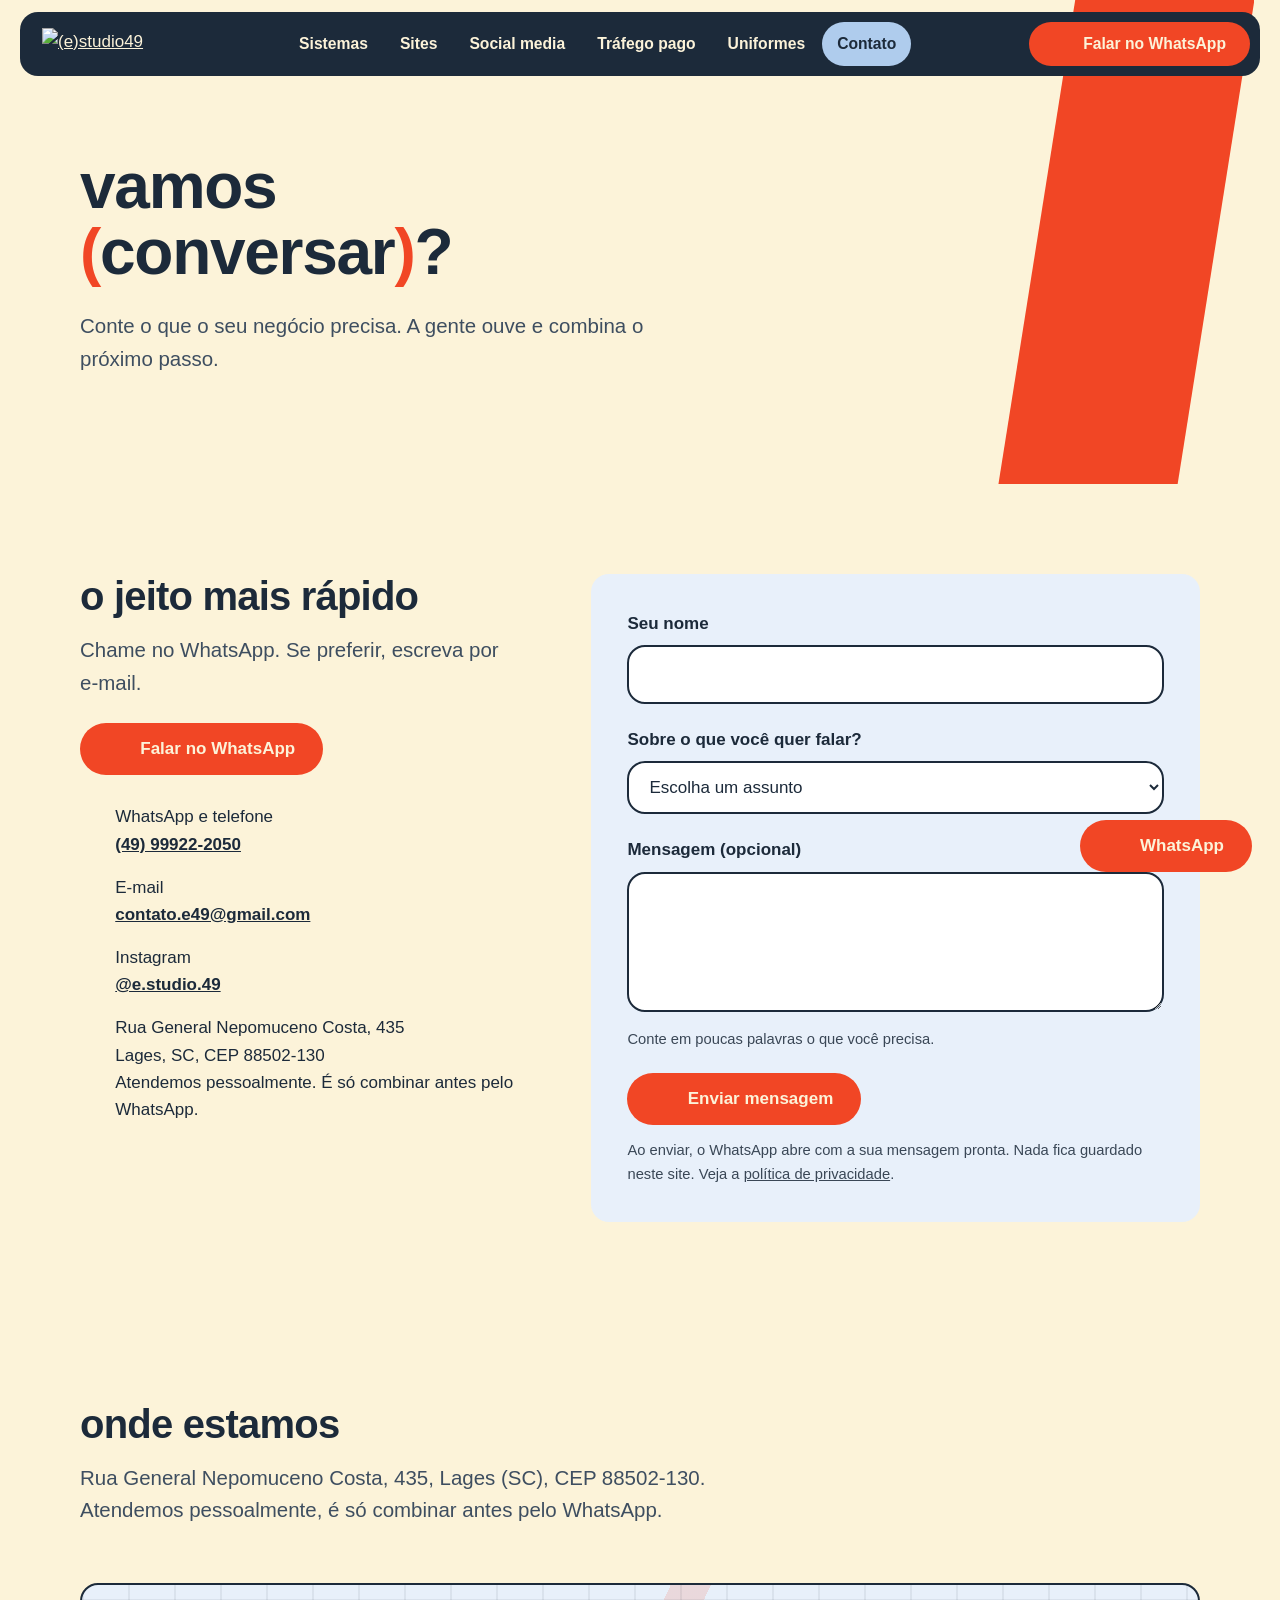
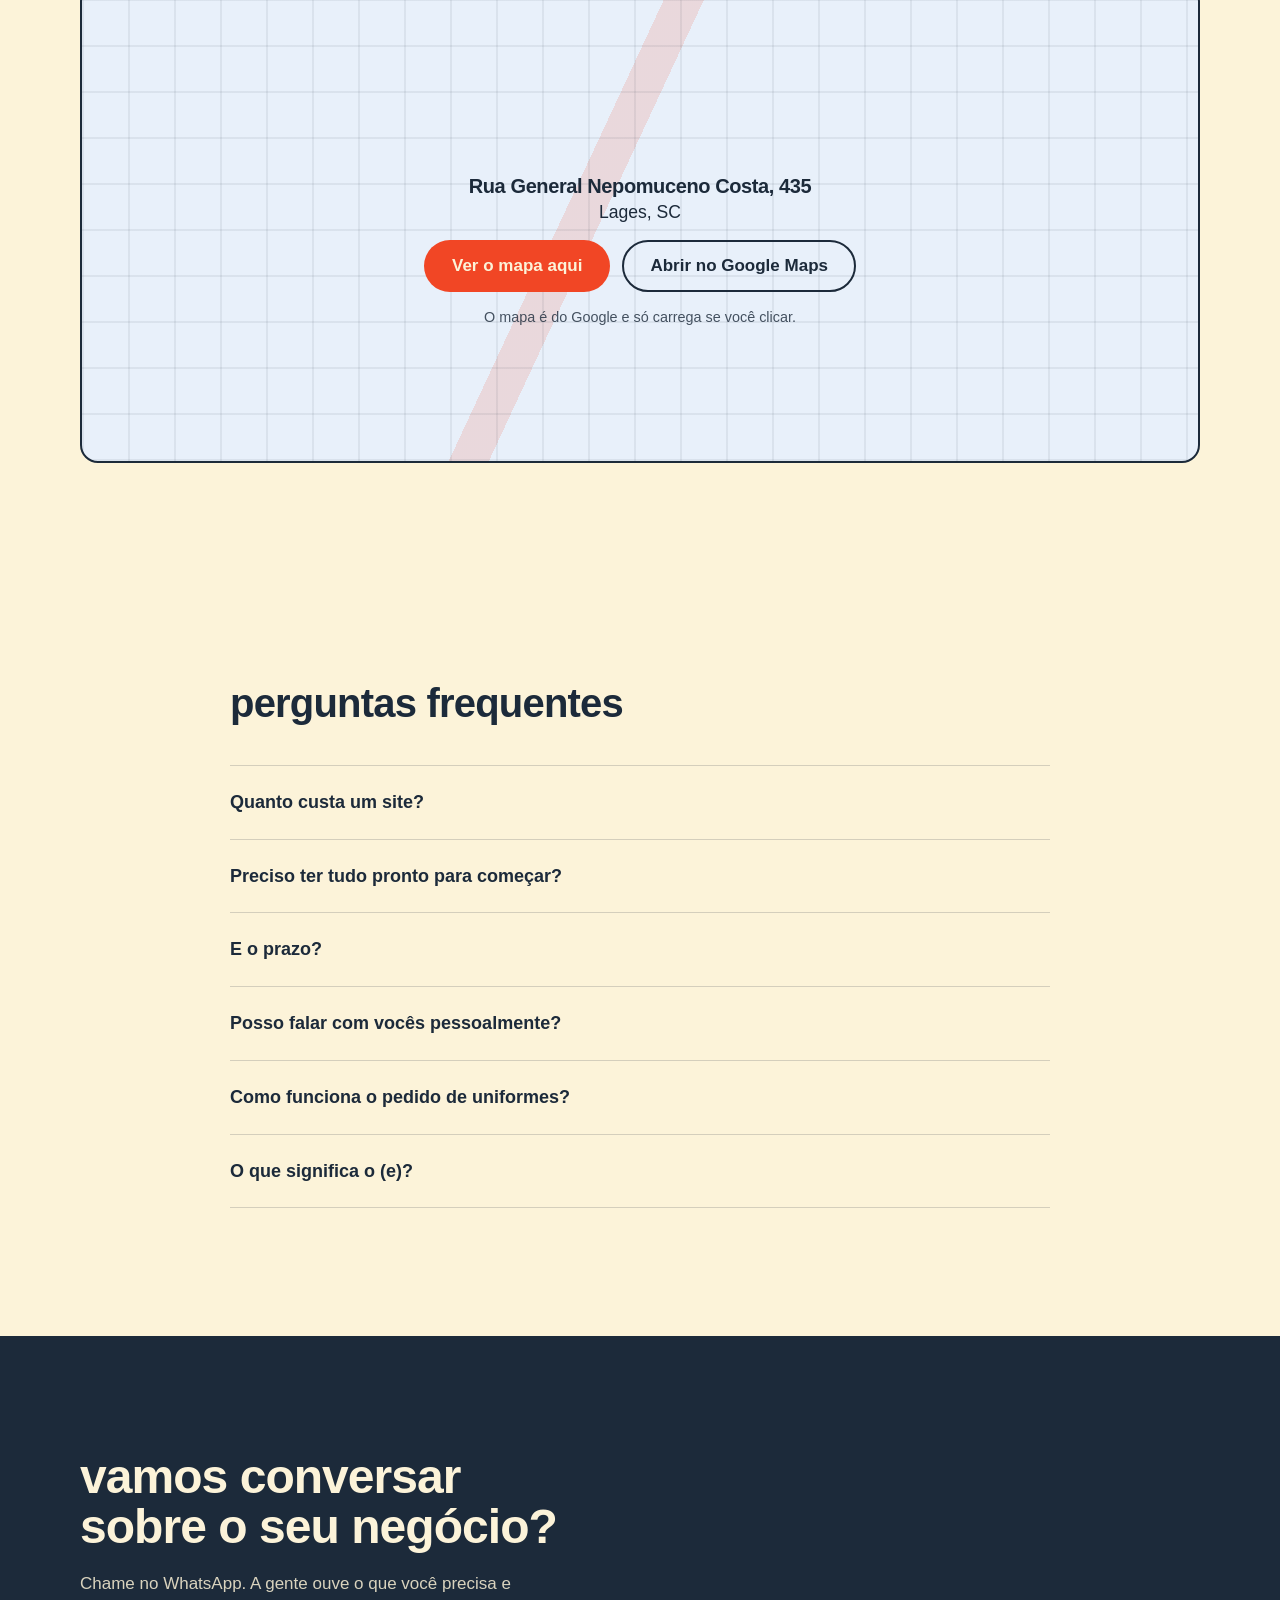
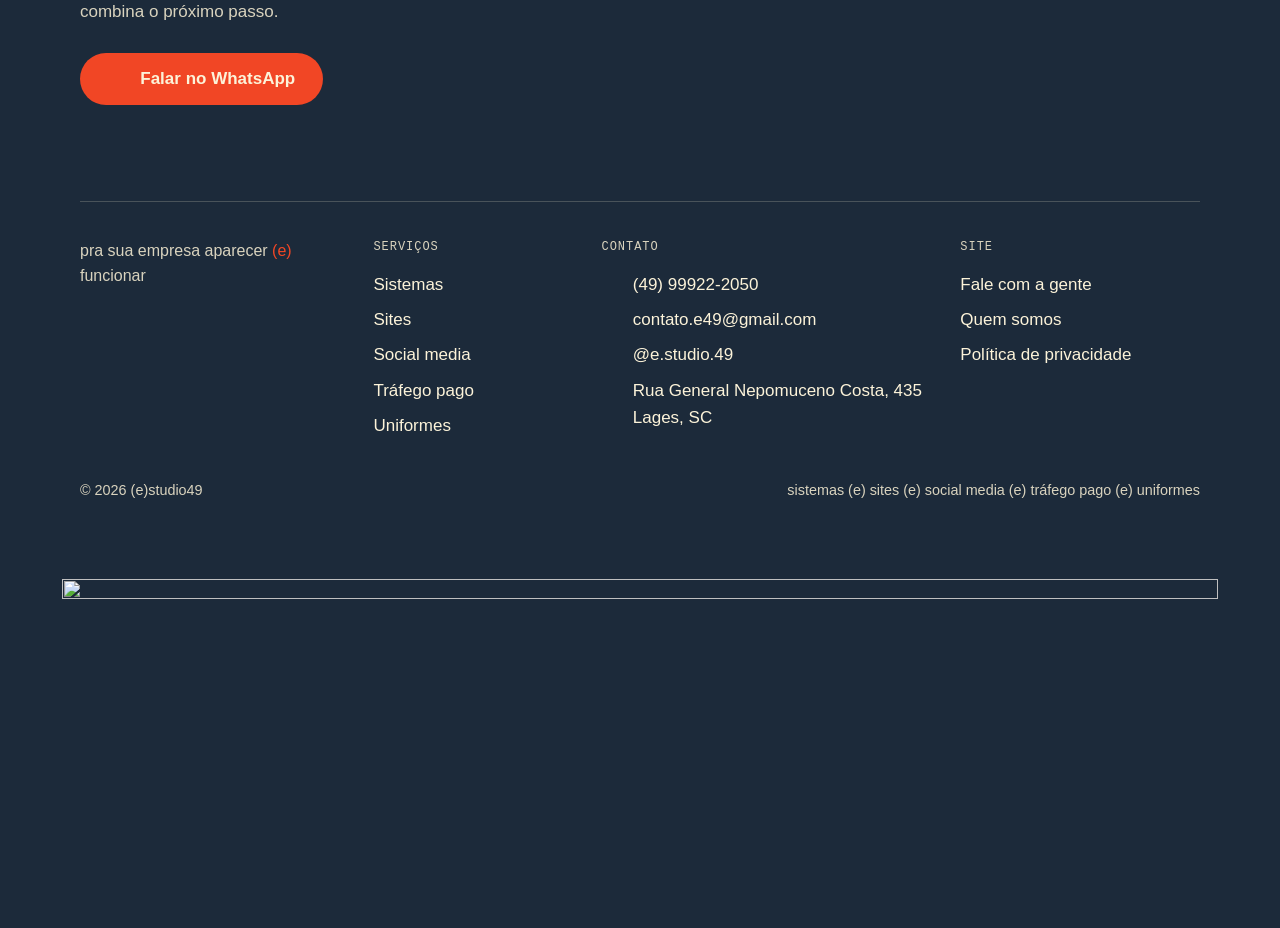
==== commit eb069cf8: "Atualiza o site de teste (2026-11-10 15:09)" ====
--- a/contato/index.html
+++ b/contato/index.html
@@ -37,8 +37,8 @@
       <ul class="nav-list">
         <li><a href="../sistemas/">Sistemas</a></li>
         <li><a href="../sites/">Sites</a></li>
-        <li><a href="../video-e-fotos/">Vídeo e fotos</a></li>
         <li><a href="../social-media/">Social media</a></li>
+        <li><a href="../trafego-pago/">Tráfego pago</a></li>
         <li><a href="../uniformes/">Uniformes</a></li>
         <li><a href="../contato/" aria-current="page">Contato</a></li>
       </ul>
@@ -82,8 +82,8 @@
           <option value="">Escolha um assunto</option>
           <option>Sistemas</option>
           <option>Sites</option>
-          <option>Vídeo e fotos</option>
-          <option>Social media e anúncios</option>
+          <option>Social media</option>
+          <option>Tráfego pago</option>
           <option>Uniformes</option>
           <option>Outro assunto</option>
         </select>
@@ -147,7 +147,7 @@
       </details>
       <details>
         <summary>O que significa o (e)?<span class="ic ic-plus" aria-hidden="true"></span></summary>
-        <div class="ans"><p>É o que liga tudo: sites (e) sistemas (e) vídeo (e) redes (e) uniformes (e) o que o seu negócio precisar.</p></div>
+        <div class="ans"><p>É o que liga tudo: sites (e) sistemas (e) social media (e) tráfego pago (e) uniformes (e) o que o seu negócio precisar.</p></div>
       </details>
     </div>
   </div>
@@ -169,8 +169,8 @@
         <ul>
           <li><a href="../sistemas/">Sistemas</a></li>
           <li><a href="../sites/">Sites</a></li>
-          <li><a href="../video-e-fotos/">Vídeo e fotos</a></li>
           <li><a href="../social-media/">Social media</a></li>
+          <li><a href="../trafego-pago/">Tráfego pago</a></li>
           <li><a href="../uniformes/">Uniformes</a></li>
         </ul>
       </div>
@@ -194,7 +194,7 @@
     </div>
     <div class="foot-end">
       <span>&copy; 2026 (e)studio49</span>
-      <span>sistemas (e) sites (e) vídeo (e) social media (e) uniformes</span>
+      <span>sistemas (e) sites (e) social media (e) tráfego pago (e) uniformes</span>
     </div>
   </div>
   <div class="foot-logo" aria-hidden="true"><div class="crop"><img src="../assets/logo/e49-horizontal-negativo.svg" alt="" width="1480" height="382"></div></div>
--- a/css/style.css
+++ b/css/style.css
@@ -594,16 +594,6 @@
 /* social media e anúncios: cartão na home, planos e "quem paga o quê" */
 .hs-sm { background: var(--e49-serra); color: var(--e49-nata); --rot: 1.2deg; --dy: 20px; }
 .hs-sm p { color: var(--on-band-muted); }
-.plans { display: grid; grid-template-columns: repeat(3, 1fr); gap: 16px; align-items: stretch; }
-.plan { display: flex; flex-direction: column; gap: 14px; padding: clamp(24px, 2.4vw, 32px); border-radius: var(--e49-raio); background: var(--surface); }
-.plan h3 { font-size: clamp(1.25rem, 2vw, 1.5rem); line-height: 1.15; font-weight: 700; }
-.plan .for { margin: 0; color: var(--muted); }
-.plan .plain-list { margin: 6px 0 12px; }
-.plan .btn { margin-top: auto; align-self: flex-start; }
-.plan-hi { background: var(--e49-serra); color: var(--e49-nata); }
-.plan-hi .for { color: var(--on-band-muted); }
-.plan-hi .plain-list .ic { color: var(--e49-brasa); }
-@media (max-width: 899px) { .plans { grid-template-columns: 1fr; } }
 .pay { display: grid; gap: 0; }
 .pay-line { display: flex; flex-wrap: wrap; align-items: center; gap: 10px 12px; padding: 20px 0; border-top: 1px solid var(--line); }
 .pay-line:last-child { border-bottom: 1px solid var(--line); }
